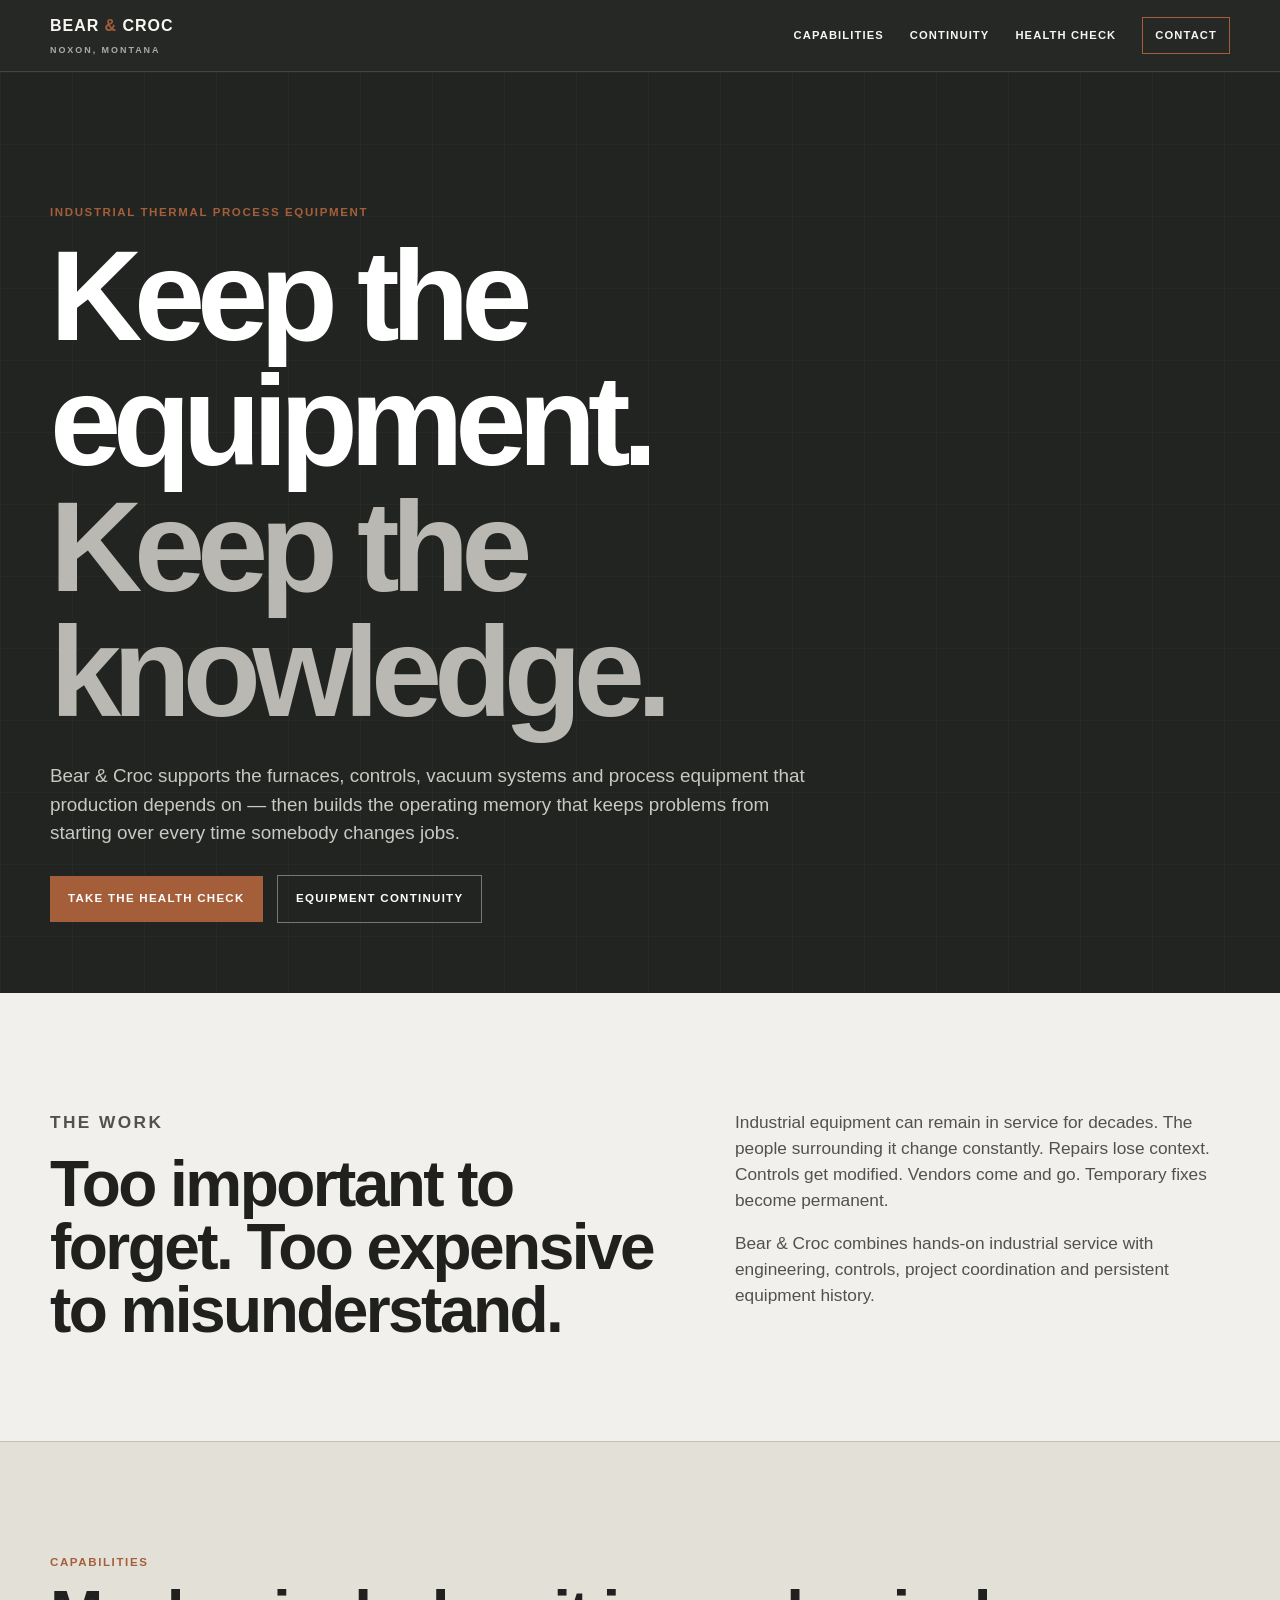
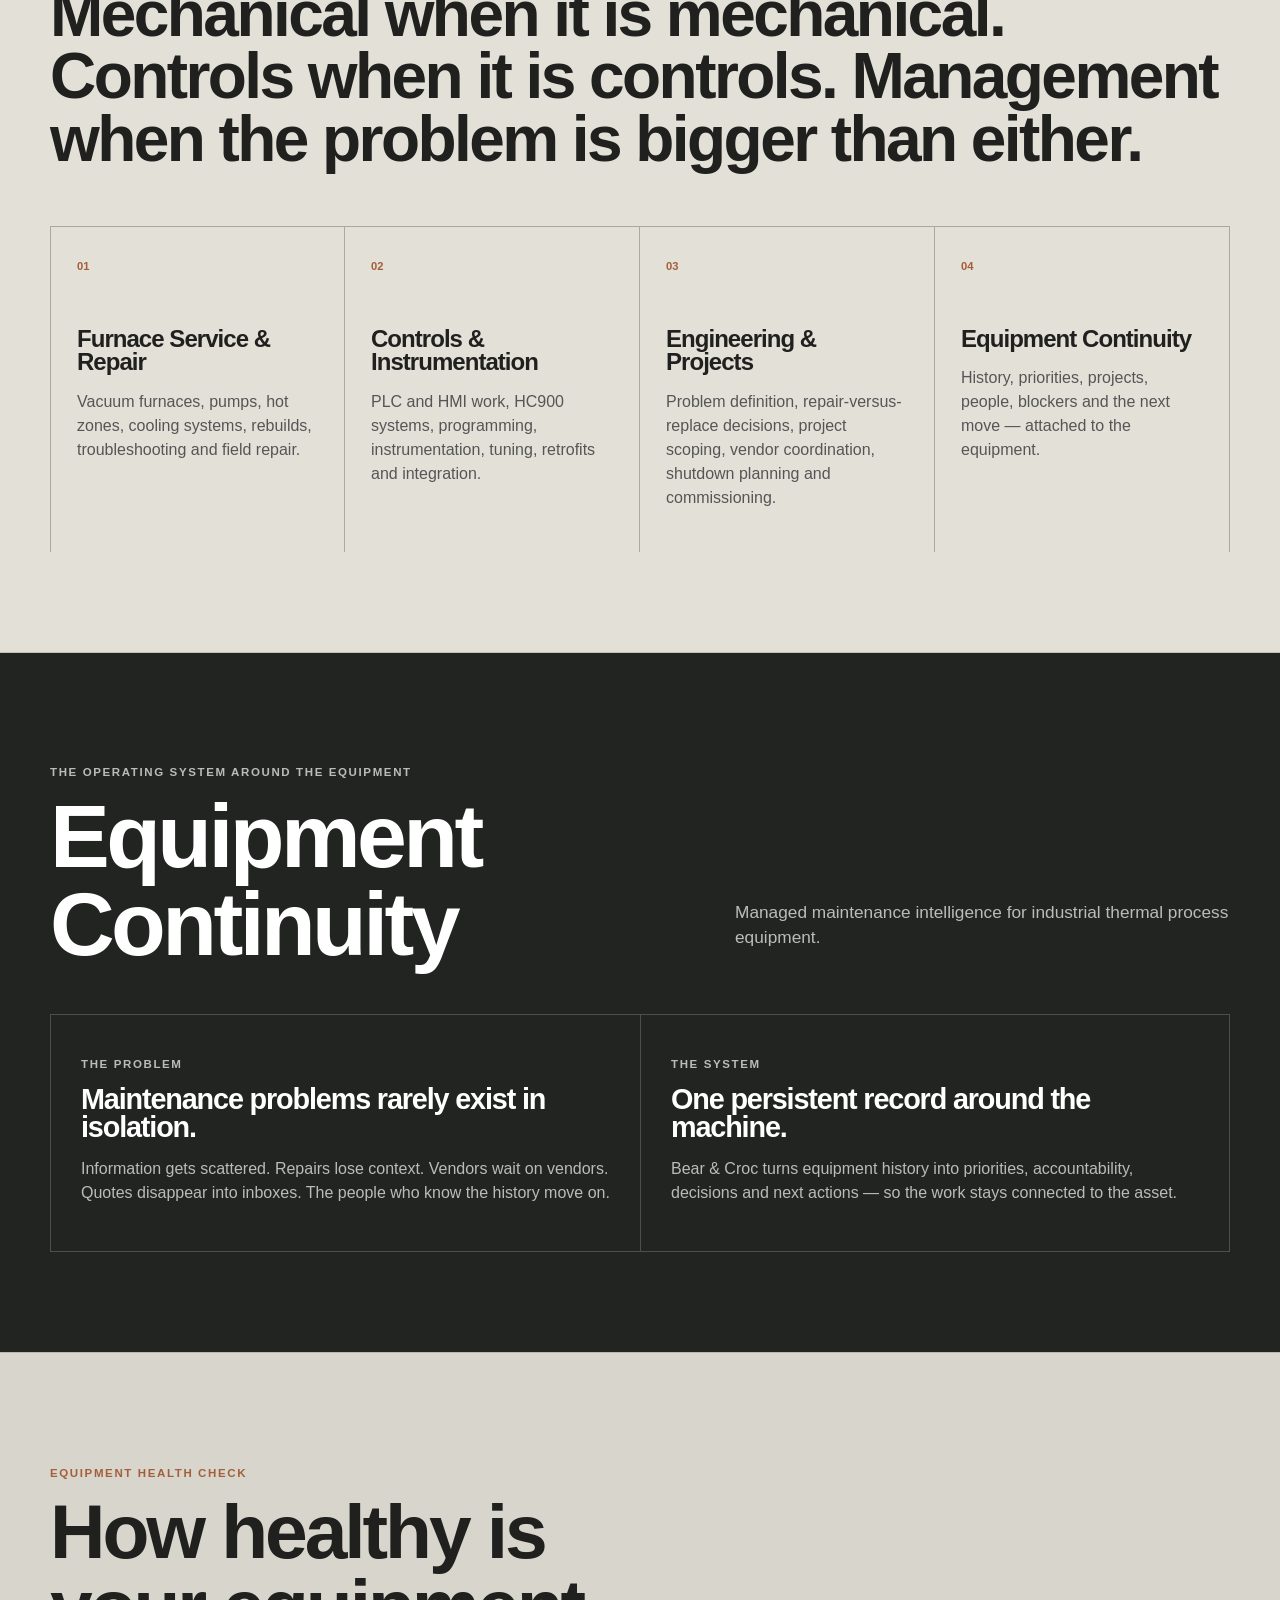
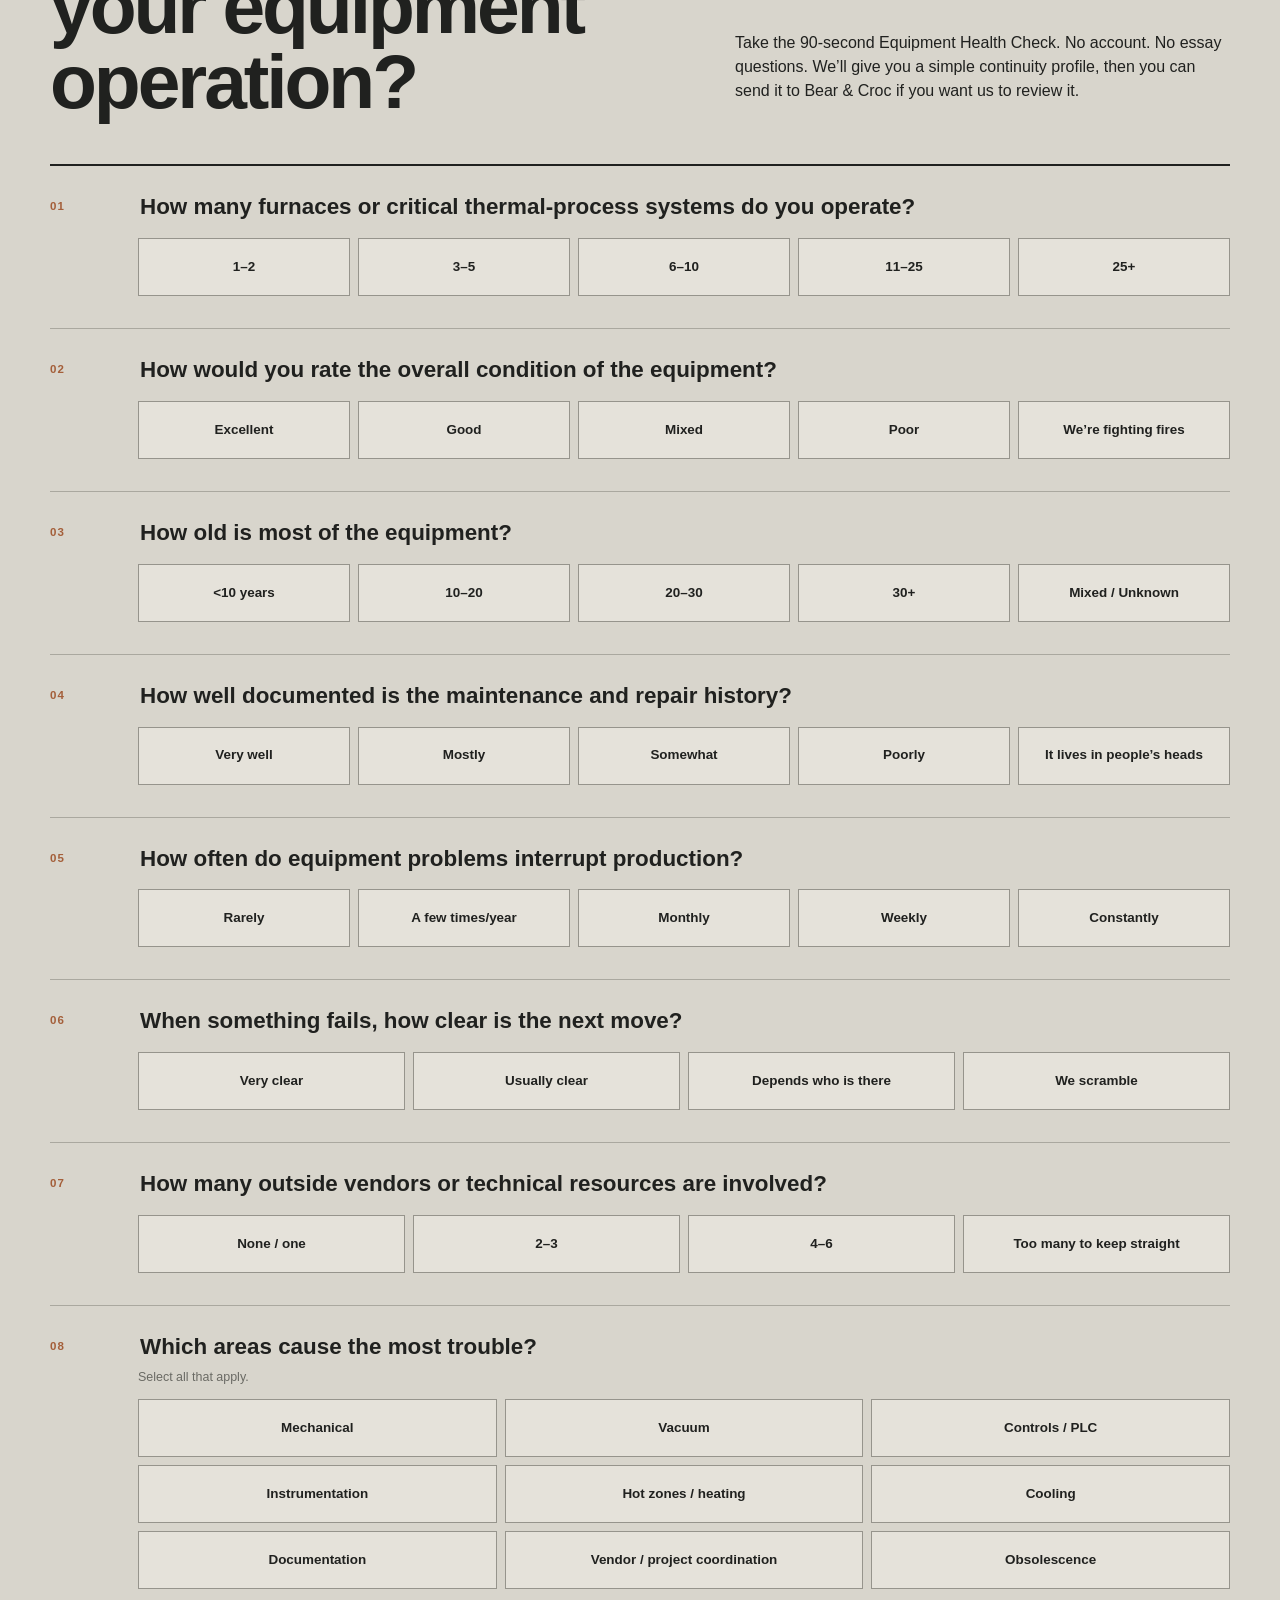
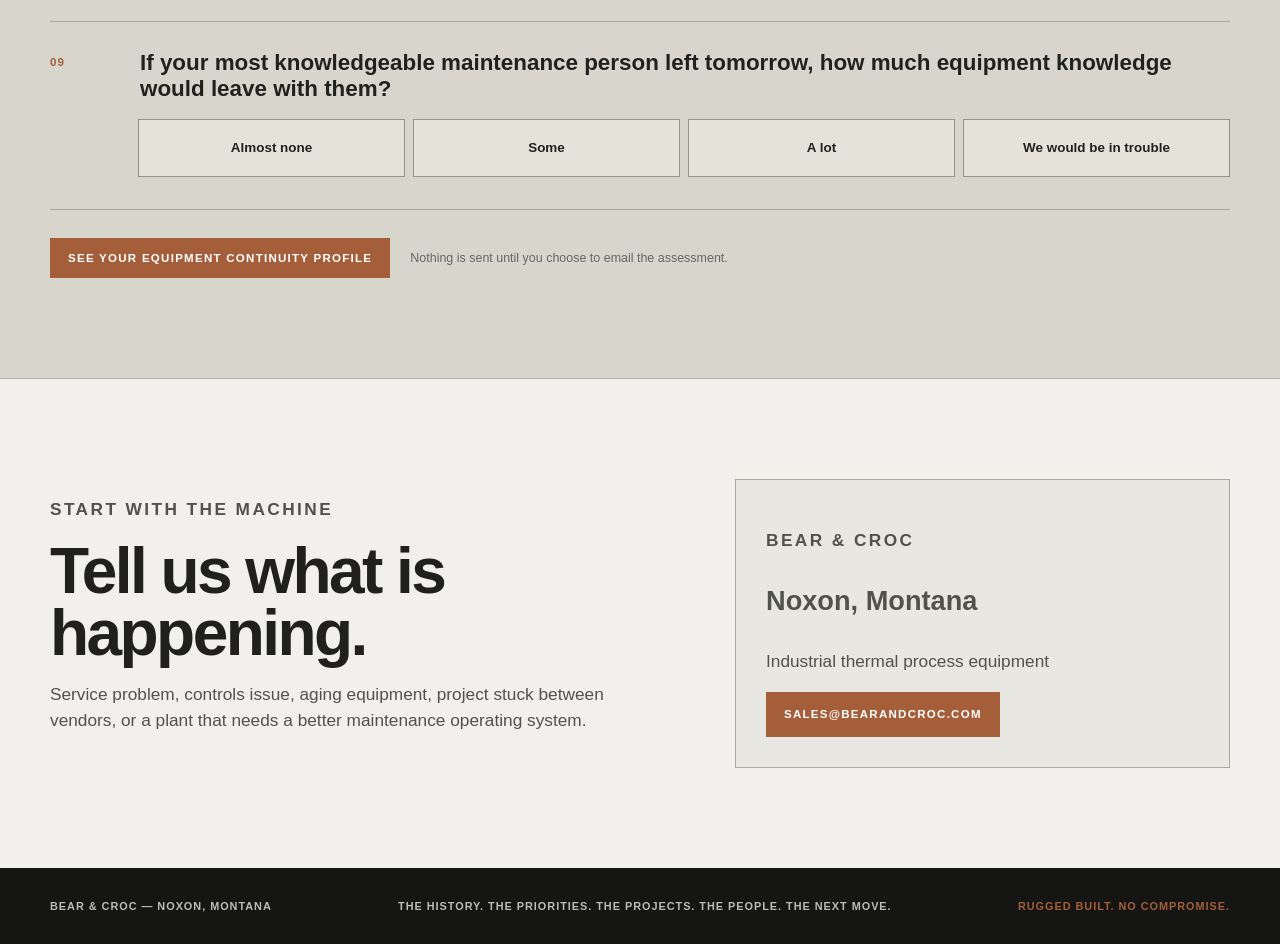
==== V2/index.html @ 33f2aefa "Add canonical Bear & Croc V2 site" ====
<!doctype html>
<html lang="en">
<head>
<meta charset="utf-8">
<meta name="viewport" content="width=device-width,initial-scale=1">
<title>Bear & Croc | Industrial Thermal Process Equipment</title>
<meta name="description" content="Bear & Croc — industrial thermal process equipment, maintenance, controls, engineering, repair, and Equipment Continuity.">
<link rel="stylesheet" href="styles.css">
</head>
<body>

<header class="site-header">
  <a class="brand" href="#top"><span class="brand-main">BEAR <span>&</span> CROC</span><span class="brand-sub">NOXON, MONTANA</span></a>
  <nav><a href="#capabilities">Capabilities</a><a href="#continuity">Continuity</a><a href="#health-check">Health Check</a><a class="cta" href="mailto:sales@bearandcroc.com">Contact</a></nav>
</header>

<main id="top">
<section class="hero">
  <div class="hero-inner">
    <p class="kicker">INDUSTRIAL THERMAL PROCESS EQUIPMENT</p>
    <h1>Keep the equipment.<br><span>Keep the knowledge.</span></h1>
    <p class="copy">Bear & Croc supports the furnaces, controls, vacuum systems and process equipment that production depends on — then builds the operating memory that keeps problems from starting over every time somebody changes jobs.</p>
    <a class="button primary" href="#health-check">Take the Health Check</a>
    <a class="button ghost" href="#continuity">Equipment Continuity</a>
  </div>
</section>

<section class="section">
  <div class="wrap intro-grid">
    <div><p class="kicker">THE WORK</p><h2>Too important to forget. Too expensive to misunderstand.</h2></div>
    <div><p>Industrial equipment can remain in service for decades. The people surrounding it change constantly. Repairs lose context. Controls get modified. Vendors come and go. Temporary fixes become permanent.</p><p>Bear & Croc combines hands-on industrial service with engineering, controls, project coordination and persistent equipment history.</p></div>
  </div>
</section>

<section id="capabilities" class="section capabilities">
  <div class="wrap">
    <p class="kicker">CAPABILITIES</p>
    <h2>Mechanical when it is mechanical. Controls when it is controls. Management when the problem is bigger than either.</h2>
    <div class="cap-grid">
      <article><span class="num">01</span><h3>Furnace Service & Repair</h3><p>Vacuum furnaces, pumps, hot zones, cooling systems, rebuilds, troubleshooting and field repair.</p></article>
      <article><span class="num">02</span><h3>Controls & Instrumentation</h3><p>PLC and HMI work, HC900 systems, programming, instrumentation, tuning, retrofits and integration.</p></article>
      <article><span class="num">03</span><h3>Engineering & Projects</h3><p>Problem definition, repair-versus-replace decisions, project scoping, vendor coordination, shutdown planning and commissioning.</p></article>
      <article><span class="num">04</span><h3>Equipment Continuity</h3><p>History, priorities, projects, people, blockers and the next move — attached to the equipment.</p></article>
    </div>
  </div>
</section>

<section id="continuity" class="section continuity">
  <div class="wrap">
    <p class="kicker">THE OPERATING SYSTEM AROUND THE EQUIPMENT</p>
    <div class="two-col"><h2>Equipment Continuity</h2><p>Managed maintenance intelligence for industrial thermal process equipment.</p></div>
    <div class="continuity-boxes">
      <div><p class="mini">THE PROBLEM</p><h3>Maintenance problems rarely exist in isolation.</h3><p>Information gets scattered. Repairs lose context. Vendors wait on vendors. Quotes disappear into inboxes. The people who know the history move on.</p></div>
      <div><p class="mini">THE SYSTEM</p><h3>One persistent record around the machine.</h3><p>Bear & Croc turns equipment history into priorities, accountability, decisions and next actions — so the work stays connected to the asset.</p></div>
    </div>
  </div>
</section>

<section id="health-check" class="section health">
<div class="wrap">
  <p class="kicker">EQUIPMENT HEALTH CHECK</p>
  <div class="health-intro">
    <h2>How healthy is your equipment operation?</h2>
    <p>Take the 90-second Equipment Health Check. No account. No essay questions. We’ll give you a simple continuity profile, then you can send it to Bear & Croc if you want us to review it.</p>
  </div>

  <form id="health-form" class="health-form">
    <div class="question"><p class="qnum">01</p><fieldset><legend>How many furnaces or critical thermal-process systems do you operate?</legend><div class="choices five">
      <label><input required type="radio" name="furnaces" value="1–2" data-score="0"><span>1–2</span></label>
      <label><input type="radio" name="furnaces" value="3–5" data-score="1"><span>3–5</span></label>
      <label><input type="radio" name="furnaces" value="6–10" data-score="2"><span>6–10</span></label>
      <label><input type="radio" name="furnaces" value="11–25" data-score="3"><span>11–25</span></label>
      <label><input type="radio" name="furnaces" value="25+" data-score="4"><span>25+</span></label>
    </div></fieldset></div>

    <div class="question"><p class="qnum">02</p><fieldset><legend>How would you rate the overall condition of the equipment?</legend><div class="choices five">
      <label><input required type="radio" name="condition" value="Excellent" data-score="0"><span>Excellent</span></label>
      <label><input type="radio" name="condition" value="Good" data-score="1"><span>Good</span></label>
      <label><input type="radio" name="condition" value="Mixed" data-score="2"><span>Mixed</span></label>
      <label><input type="radio" name="condition" value="Poor" data-score="3"><span>Poor</span></label>
      <label><input type="radio" name="condition" value="We're fighting fires" data-score="4"><span>We’re fighting fires</span></label>
    </div></fieldset></div>

    <div class="question"><p class="qnum">03</p><fieldset><legend>How old is most of the equipment?</legend><div class="choices five">
      <label><input required type="radio" name="age" value="Under 10 years" data-score="0"><span>&lt;10 years</span></label>
      <label><input type="radio" name="age" value="10–20 years" data-score="1"><span>10–20</span></label>
      <label><input type="radio" name="age" value="20–30 years" data-score="2"><span>20–30</span></label>
      <label><input type="radio" name="age" value="30+ years" data-score="3"><span>30+</span></label>
      <label><input type="radio" name="age" value="Mixed / Unknown" data-score="2"><span>Mixed / Unknown</span></label>
    </div></fieldset></div>

    <div class="question"><p class="qnum">04</p><fieldset><legend>How well documented is the maintenance and repair history?</legend><div class="choices five">
      <label><input required type="radio" name="history" value="Very well" data-score="0"><span>Very well</span></label>
      <label><input type="radio" name="history" value="Mostly" data-score="1"><span>Mostly</span></label>
      <label><input type="radio" name="history" value="Somewhat" data-score="2"><span>Somewhat</span></label>
      <label><input type="radio" name="history" value="Poorly" data-score="3"><span>Poorly</span></label>
      <label><input type="radio" name="history" value="It lives in people's heads" data-score="4"><span>It lives in people’s heads</span></label>
    </div></fieldset></div>

    <div class="question"><p class="qnum">05</p><fieldset><legend>How often do equipment problems interrupt production?</legend><div class="choices five">
      <label><input required type="radio" name="downtime" value="Rarely" data-score="0"><span>Rarely</span></label>
      <label><input type="radio" name="downtime" value="A few times/year" data-score="1"><span>A few times/year</span></label>
      <label><input type="radio" name="downtime" value="Monthly" data-score="2"><span>Monthly</span></label>
      <label><input type="radio" name="downtime" value="Weekly" data-score="3"><span>Weekly</span></label>
      <label><input type="radio" name="downtime" value="Constantly" data-score="4"><span>Constantly</span></label>
    </div></fieldset></div>

    <div class="question"><p class="qnum">06</p><fieldset><legend>When something fails, how clear is the next move?</legend><div class="choices four">
      <label><input required type="radio" name="nextmove" value="Very clear" data-score="0"><span>Very clear</span></label>
      <label><input type="radio" name="nextmove" value="Usually clear" data-score="1"><span>Usually clear</span></label>
      <label><input type="radio" name="nextmove" value="Depends who is there" data-score="3"><span>Depends who is there</span></label>
      <label><input type="radio" name="nextmove" value="We scramble" data-score="4"><span>We scramble</span></label>
    </div></fieldset></div>

    <div class="question"><p class="qnum">07</p><fieldset><legend>How many outside vendors or technical resources are involved?</legend><div class="choices four">
      <label><input required type="radio" name="vendors" value="None / one" data-score="0"><span>None / one</span></label>
      <label><input type="radio" name="vendors" value="2–3" data-score="1"><span>2–3</span></label>
      <label><input type="radio" name="vendors" value="4–6" data-score="2"><span>4–6</span></label>
      <label><input type="radio" name="vendors" value="Too many to keep straight" data-score="4"><span>Too many to keep straight</span></label>
    </div></fieldset></div>

    <div class="question"><p class="qnum">08</p><fieldset><legend>Which areas cause the most trouble?</legend><p class="help">Select all that apply.</p><div class="choices multi">
      <label><input type="checkbox" name="trouble" value="Mechanical"><span>Mechanical</span></label>
      <label><input type="checkbox" name="trouble" value="Vacuum"><span>Vacuum</span></label>
      <label><input type="checkbox" name="trouble" value="Controls / PLC"><span>Controls / PLC</span></label>
      <label><input type="checkbox" name="trouble" value="Instrumentation"><span>Instrumentation</span></label>
      <label><input type="checkbox" name="trouble" value="Hot zones / heating"><span>Hot zones / heating</span></label>
      <label><input type="checkbox" name="trouble" value="Cooling"><span>Cooling</span></label>
      <label><input type="checkbox" name="trouble" value="Documentation"><span>Documentation</span></label>
      <label><input type="checkbox" name="trouble" value="Vendor / project coordination"><span>Vendor / project coordination</span></label>
      <label><input type="checkbox" name="trouble" value="Obsolescence"><span>Obsolescence</span></label>
    </div></fieldset></div>

    <div class="question"><p class="qnum">09</p><fieldset><legend>If your most knowledgeable maintenance person left tomorrow, how much equipment knowledge would leave with them?</legend><div class="choices four">
      <label><input required type="radio" name="knowledge" value="Almost none" data-score="0"><span>Almost none</span></label>
      <label><input type="radio" name="knowledge" value="Some" data-score="1"><span>Some</span></label>
      <label><input type="radio" name="knowledge" value="A lot" data-score="3"><span>A lot</span></label>
      <label><input type="radio" name="knowledge" value="We would be in trouble" data-score="5"><span>We would be in trouble</span></label>
    </div></fieldset></div>

    <div class="health-submit"><button class="button primary" type="submit">See Your Equipment Continuity Profile</button><p>Nothing is sent until you choose to email the assessment.</p></div>
  </form>

  <div id="result" class="result" hidden>
    <div class="result-top"><p class="mini">YOUR EQUIPMENT CONTINUITY PROFILE</p><span id="risk" class="risk"></span></div>
    <h3 id="headline"></h3>
    <p id="copy"></p>
    <div id="notes" class="notes"></div>

    <div class="lead">
      <div><p class="mini">SEND THE ASSESSMENT TO BEAR & CROC</p><p>Add your contact information and send the assessment directly to <strong>sales@bearandcroc.com</strong>.</p></div>
      <div class="fields">
        <label>Name<input id="lead-name" type="text" autocomplete="name"></label>
        <label>Company<input id="lead-company" type="text" autocomplete="organization"></label>
        <label>Email<input id="lead-email" type="email" autocomplete="email"></label>
        <label>Phone<input id="lead-phone" type="tel" autocomplete="tel"></label>
      </div>
      <button id="email-assessment" class="button primary" type="button">Send My Assessment</button><p id="send-status" role="status" aria-live="polite" style="grid-column:2;margin:0;color:#bbb"></p>
    </div>
  </div>
</div>
</section>

<section class="section">
  <div class="wrap two-col">
    <div><p class="kicker">START WITH THE MACHINE</p><h2>Tell us what is happening.</h2><p>Service problem, controls issue, aging equipment, project stuck between vendors, or a plant that needs a better maintenance operating system.</p></div>
    <div class="contact-card"><p class="mini">BEAR & CROC</p><p class="big">Noxon, Montana</p><p>Industrial thermal process equipment</p><a class="button primary" href="mailto:sales@bearandcroc.com">sales@bearandcroc.com</a></div>
  </div>
</section>
</main>

<footer><div class="wrap footer"><span>BEAR & CROC — NOXON, MONTANA</span><span>THE HISTORY. THE PRIORITIES. THE PROJECTS. THE PEOPLE. THE NEXT MOVE.</span><strong>RUGGED BUILT. NO COMPROMISE.</strong></div></footer>

<script src="app.js" defer></script>
</body>
</html>
---- V2/styles.css ----
:root{
  --charcoal:#222422;--black:#151614;--paper:#f1f0ec;--paper2:#e3e0d8;
  --ink:#20211f;--muted:#666760;--line:#aaa89f;--copper:#a45f3a;--white:#f7f6f2;--max:1180px;
}
*{box-sizing:border-box}html{scroll-behavior:smooth}body{margin:0;background:var(--paper);color:var(--ink);font-family:Arial,Helvetica,sans-serif;line-height:1.5}
a{color:inherit;text-decoration:none}.wrap{width:min(calc(100% - 48px),var(--max));margin:auto}
h1,h2,h3{line-height:.98;letter-spacing:-.04em;margin:0}.kicker,.mini{font-size:.72rem;font-weight:900;letter-spacing:.14em;text-transform:uppercase;color:var(--copper)}
.site-header{position:sticky;top:0;z-index:30;background:rgba(34,36,34,.98);color:var(--white);display:flex;justify-content:space-between;align-items:center;padding:14px max(24px,calc((100vw - var(--max))/2));border-bottom:1px solid #444}
.brand{display:flex;flex-direction:column;font-weight:900}.brand-main{letter-spacing:.06em}.brand-main span{color:var(--copper)}.brand-sub{font-size:.56rem;letter-spacing:.22em;color:#aaa;margin-top:6px}
nav{display:flex;gap:26px;align-items:center;font-size:.7rem;font-weight:900;letter-spacing:.1em;text-transform:uppercase}nav .cta{border:1px solid var(--copper);padding:9px 12px}
.hero{background:var(--charcoal);color:white;min-height:660px;display:flex;align-items:flex-end;padding:120px max(24px,calc((100vw - var(--max))/2)) 70px;position:relative;overflow:hidden}
.hero:before{content:"";position:absolute;inset:0;background:linear-gradient(90deg,rgba(255,255,255,.025) 1px,transparent 1px),linear-gradient(rgba(255,255,255,.025) 1px,transparent 1px);background-size:72px 72px}
.hero-inner{position:relative;z-index:1;max-width:950px}.hero h1{font-size:clamp(4rem,10vw,9rem);font-weight:900;letter-spacing:-.065em}.hero h1 span{color:#b9b8b2}
.hero p.copy{font-size:1.18rem;max-width:760px;color:#c9c9c3;margin:28px 0}.button{display:inline-block;border:0;padding:14px 18px;text-transform:uppercase;letter-spacing:.11em;font-weight:900;font-size:.72rem;cursor:pointer}.primary{background:var(--copper);color:white}.ghost{border:1px solid #777;color:white;margin-left:10px}
.section{padding:100px 0}.intro-grid,.two-col{display:grid;grid-template-columns:1.1fr .9fr;gap:80px}.section h2{font-size:clamp(2.8rem,5vw,5.6rem);font-weight:900}.intro-grid p,.two-col p{font-size:1.08rem;color:#51524d}
.capabilities{background:var(--paper2);border-block:1px solid #c3c0b8}.cap-grid{display:grid;grid-template-columns:repeat(4,1fr);border-top:1px solid var(--line);margin-top:55px}.cap-grid article{padding:26px;border-right:1px solid var(--line);min-height:270px}.cap-grid article:first-child{border-left:1px solid var(--line)}.cap-grid h3{font-size:1.5rem;margin:50px 0 15px}.num{font-size:.7rem;color:var(--copper);font-weight:900}.cap-grid p{color:#555}
.continuity{background:var(--charcoal);color:white}.continuity .two-col{align-items:end}.continuity p{color:#bbb}.continuity h2{font-size:clamp(3.5rem,7vw,7.5rem)}.continuity-boxes{display:grid;grid-template-columns:1fr 1fr;margin-top:45px;border:1px solid #4d504a}.continuity-boxes>div{padding:30px}.continuity-boxes>div+div{border-left:1px solid #4d504a}.continuity-boxes h3{font-size:1.8rem;margin:10px 0 12px}
.health{background:#d8d5cc;border-block:1px solid #bbb8af}.health-intro{display:grid;grid-template-columns:1.1fr .9fr;gap:80px;align-items:end;margin-bottom:45px}.health-intro h2{font-size:clamp(3rem,6vw,6.3rem)}.health-form{border-top:2px solid var(--ink)}
.question{display:grid;grid-template-columns:70px 1fr;gap:18px;padding:28px 0 32px;border-bottom:1px solid var(--line)}.qnum{font-size:.72rem;font-weight:900;color:var(--copper);letter-spacing:.1em;margin:4px 0 0}.question fieldset{border:0;padding:0;margin:0;min-width:0}.question legend{font-size:1.4rem;font-weight:900;line-height:1.15;margin-bottom:18px}
.help{font-size:.78rem;color:#6a6a64;margin-top:-10px}.choices{display:grid;gap:8px}.choices.five{grid-template-columns:repeat(5,1fr)}.choices.four{grid-template-columns:repeat(4,1fr)}.choices.multi{grid-template-columns:repeat(3,1fr)}
.choices label{cursor:pointer}.choices input{position:absolute;opacity:0}.choices span{display:flex;align-items:center;justify-content:center;min-height:58px;padding:10px;border:1px solid #96948c;background:#e5e2da;text-align:center;font-size:.84rem;font-weight:800}.choices input:checked+span{background:var(--charcoal);color:white;border-color:var(--charcoal);box-shadow:inset 0 -4px 0 var(--copper)}
.health-submit{display:flex;align-items:center;gap:20px;padding-top:28px;flex-wrap:wrap}.health-submit p{font-size:.78rem;color:#666;margin:0}
.result{margin-top:55px;background:var(--charcoal);color:white;border-top:6px solid var(--copper);padding:40px}.result[hidden]{display:none}.result-top{display:flex;justify-content:space-between;gap:20px;align-items:center}.risk{border:1px solid #73766f;padding:8px 10px;font-size:.7rem;font-weight:900;letter-spacing:.1em}.result h3{font-size:clamp(2.4rem,5vw,5rem);margin:28px 0 20px;max-width:950px}.result>p{color:#c2c2bc;max-width:850px}
.notes{border-block:1px solid #4a4c47;padding:24px 0;margin:30px 0}.notes ul{list-style:none;padding:0;margin:10px 0}.notes li{padding:7px 0 7px 18px;position:relative}.notes li:before{content:"";width:8px;height:2px;background:var(--copper);position:absolute;left:0;top:17px}
.lead{display:grid;grid-template-columns:.8fr 1.2fr;gap:32px}.lead p{color:#bbb}.fields{display:grid;grid-template-columns:1fr 1fr;gap:12px}.fields label{font-size:.68rem;font-weight:900;letter-spacing:.08em;text-transform:uppercase;color:#aaa}.fields input{display:block;width:100%;margin-top:6px;padding:12px;background:#2d2f2c;border:1px solid #5b5d58;color:white;font:inherit}.lead button{grid-column:2;justify-self:start}
.contact-card{border:1px solid var(--line);background:#e9e7e1;padding:30px}.contact-card .big{font-size:1.7rem;font-weight:900}
footer{background:var(--black);color:#bbb;padding:30px 0}.footer{display:flex;justify-content:space-between;gap:30px;font-size:.68rem;font-weight:900;letter-spacing:.09em}.footer strong{color:var(--copper)}
@media(max-width:900px){nav a:not(.cta){display:none}.intro-grid,.two-col,.health-intro,.lead{grid-template-columns:1fr;gap:35px}.cap-grid{grid-template-columns:1fr 1fr}.choices.five,.choices.four{grid-template-columns:repeat(2,1fr)}.choices.multi{grid-template-columns:repeat(2,1fr)}.continuity-boxes{grid-template-columns:1fr}.continuity-boxes>div+div{border-left:0;border-top:1px solid #4d504a}.lead button{grid-column:auto}}
@media(max-width:580px){.wrap{width:min(calc(100% - 30px),var(--max))}.hero{padding-inline:15px}.hero h1{font-size:3.65rem}.section{padding:72px 0}.question{grid-template-columns:1fr;gap:4px}.choices.five,.choices.four,.choices.multi{grid-template-columns:1fr}.result{padding:26px 20px}.result-top{display:block}.risk{display:inline-block;margin-top:12px}.fields{grid-template-columns:1fr}.footer{flex-direction:column}}
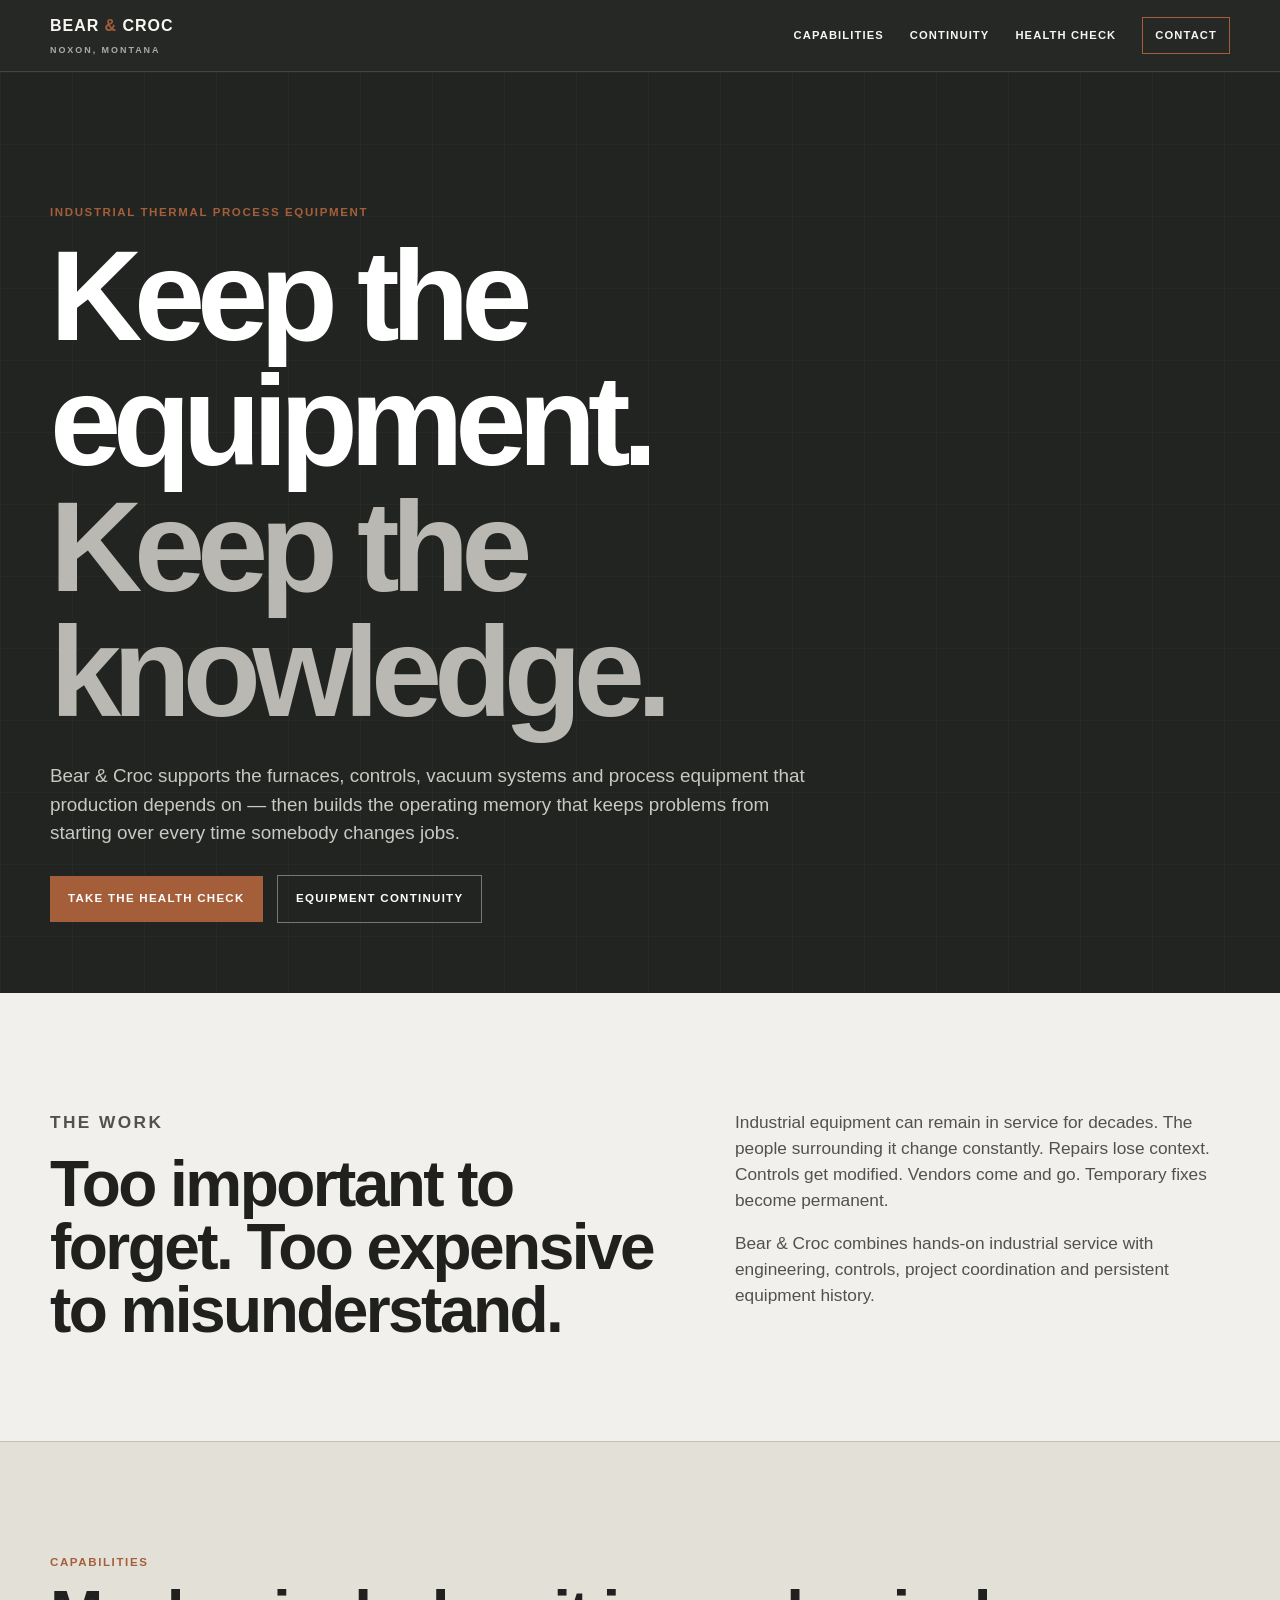
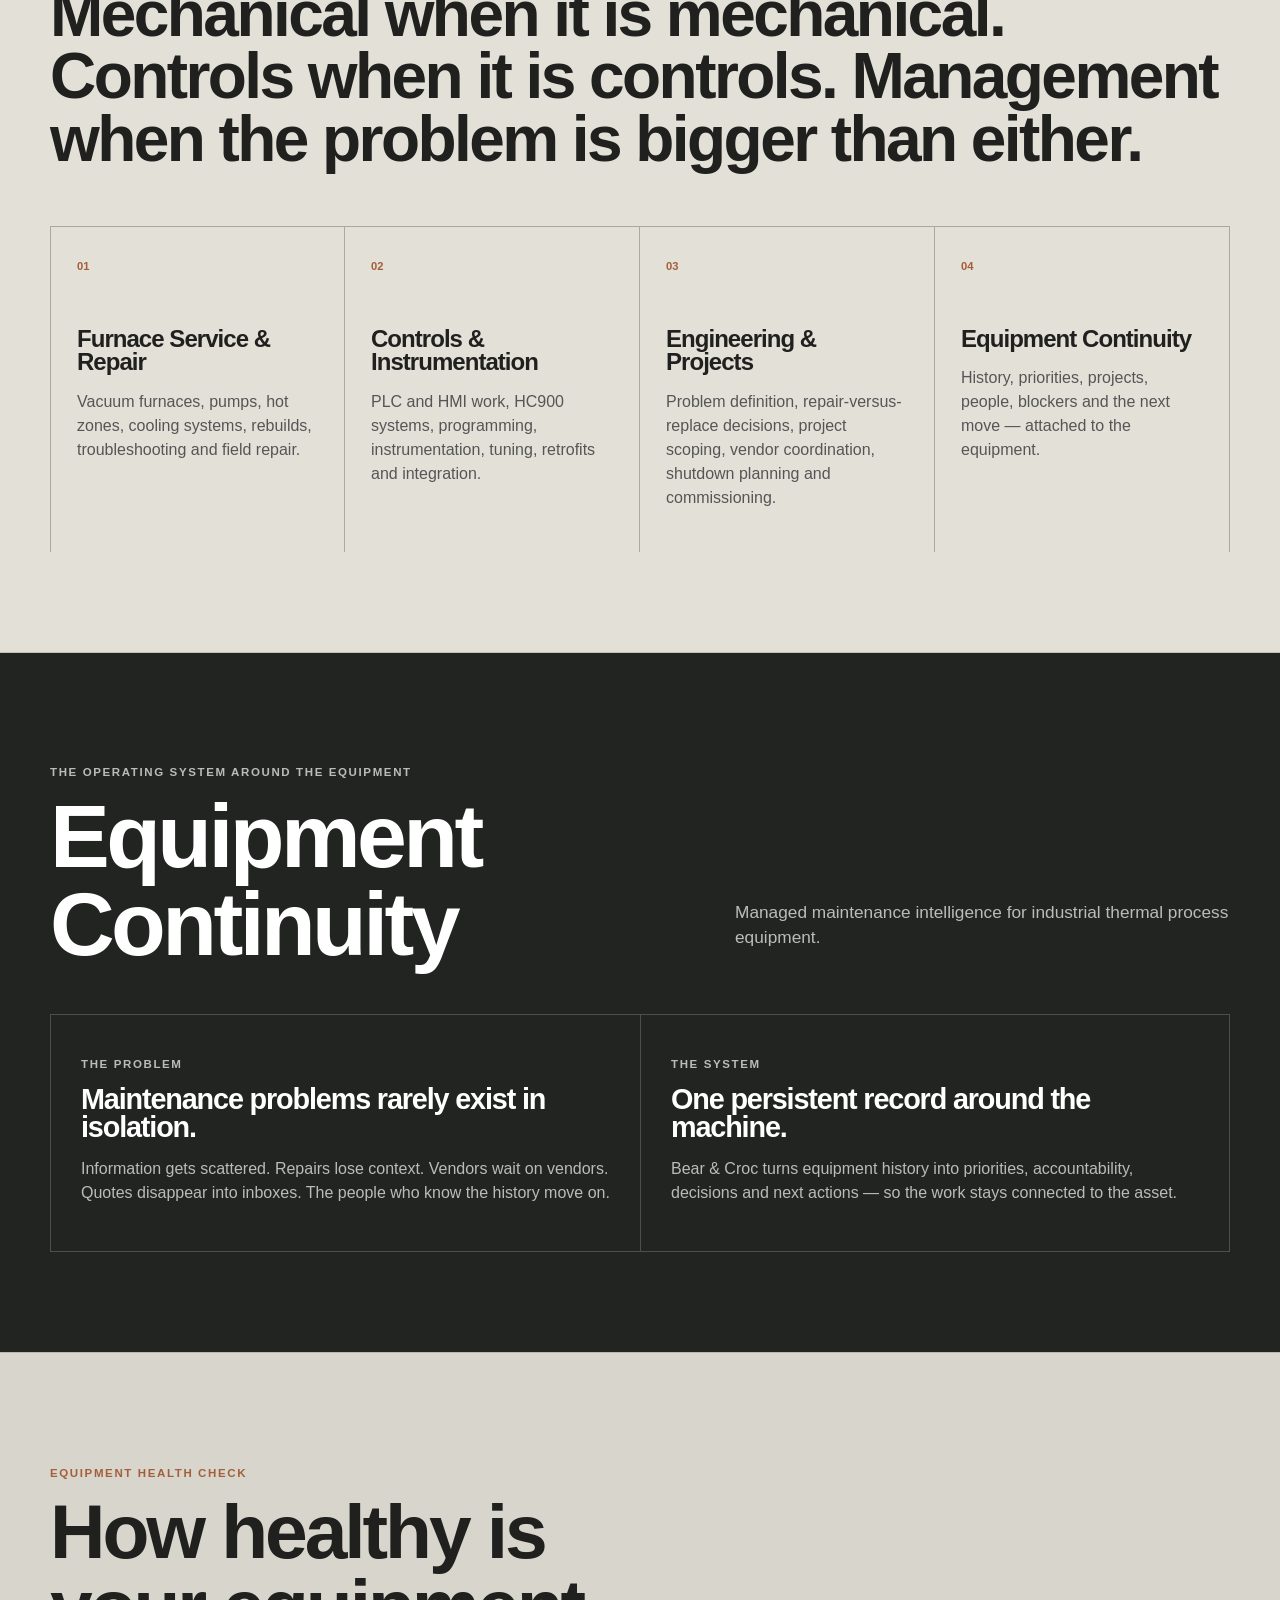
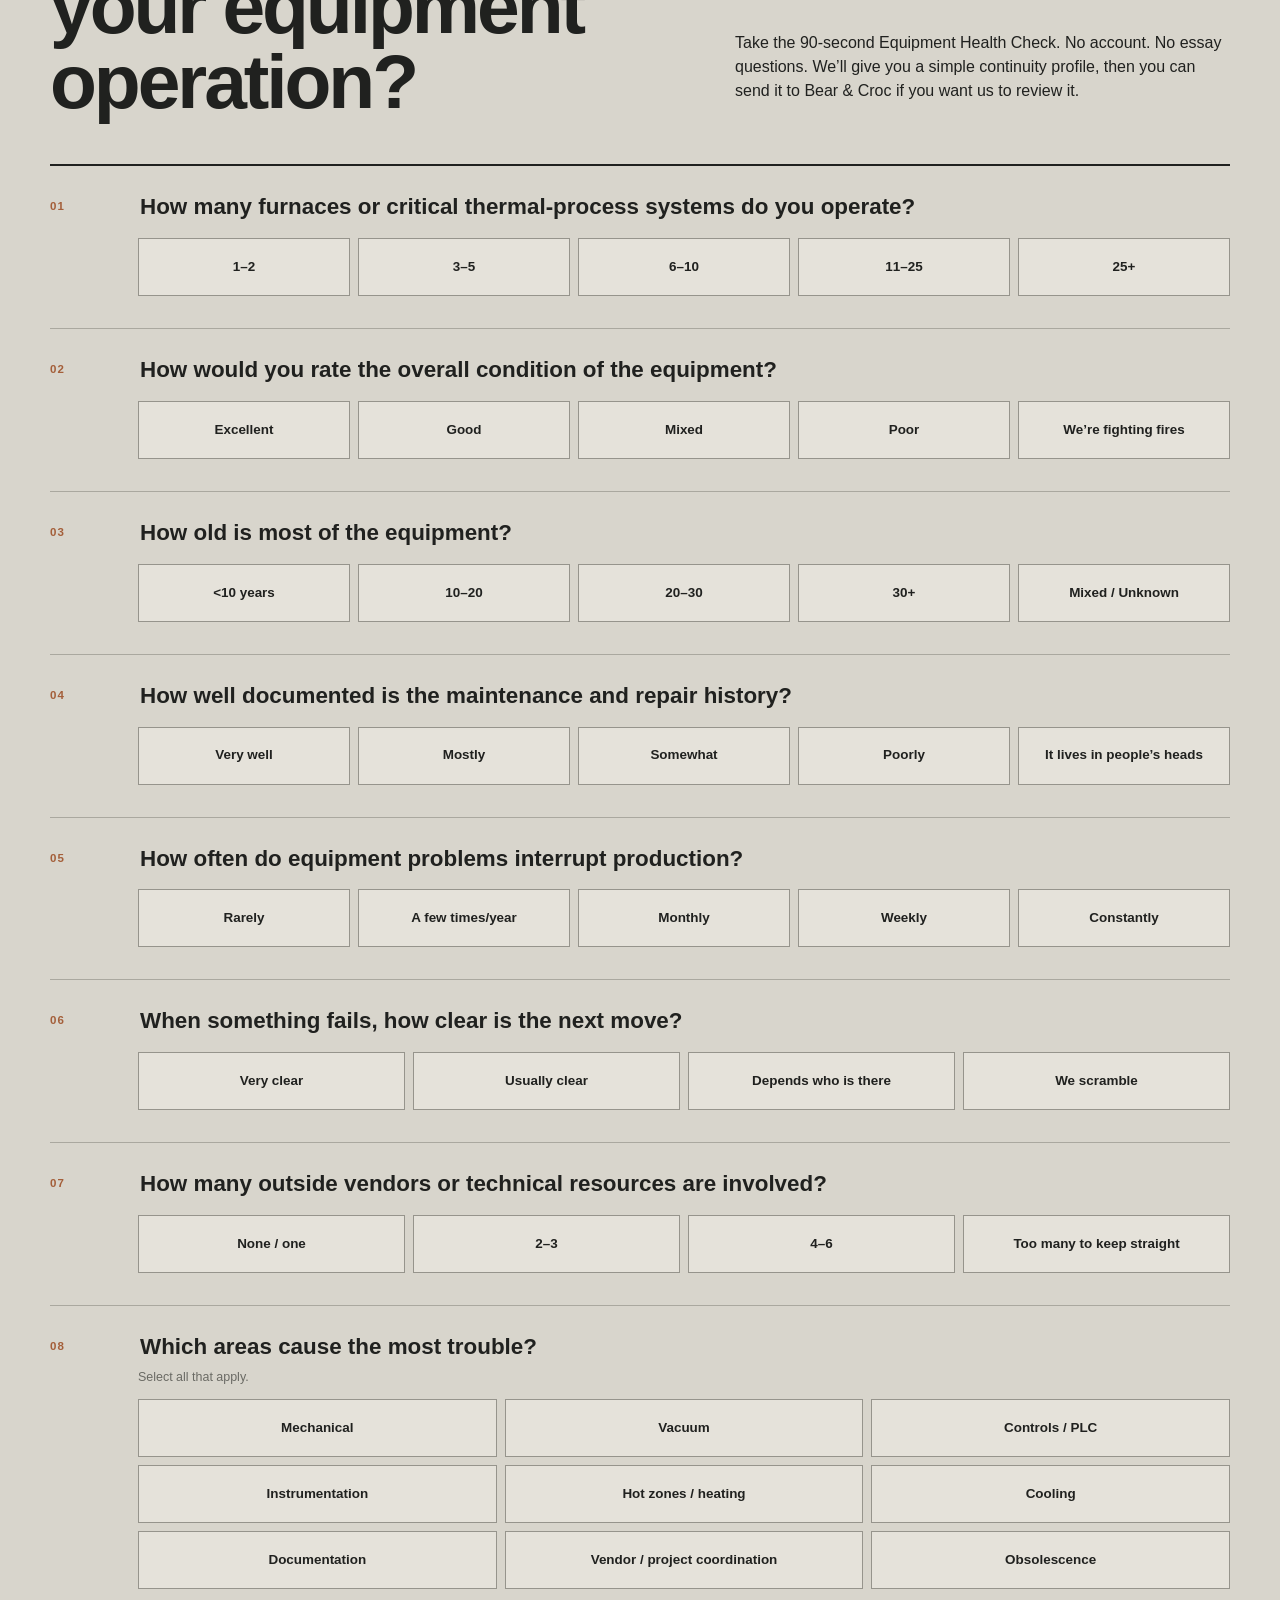
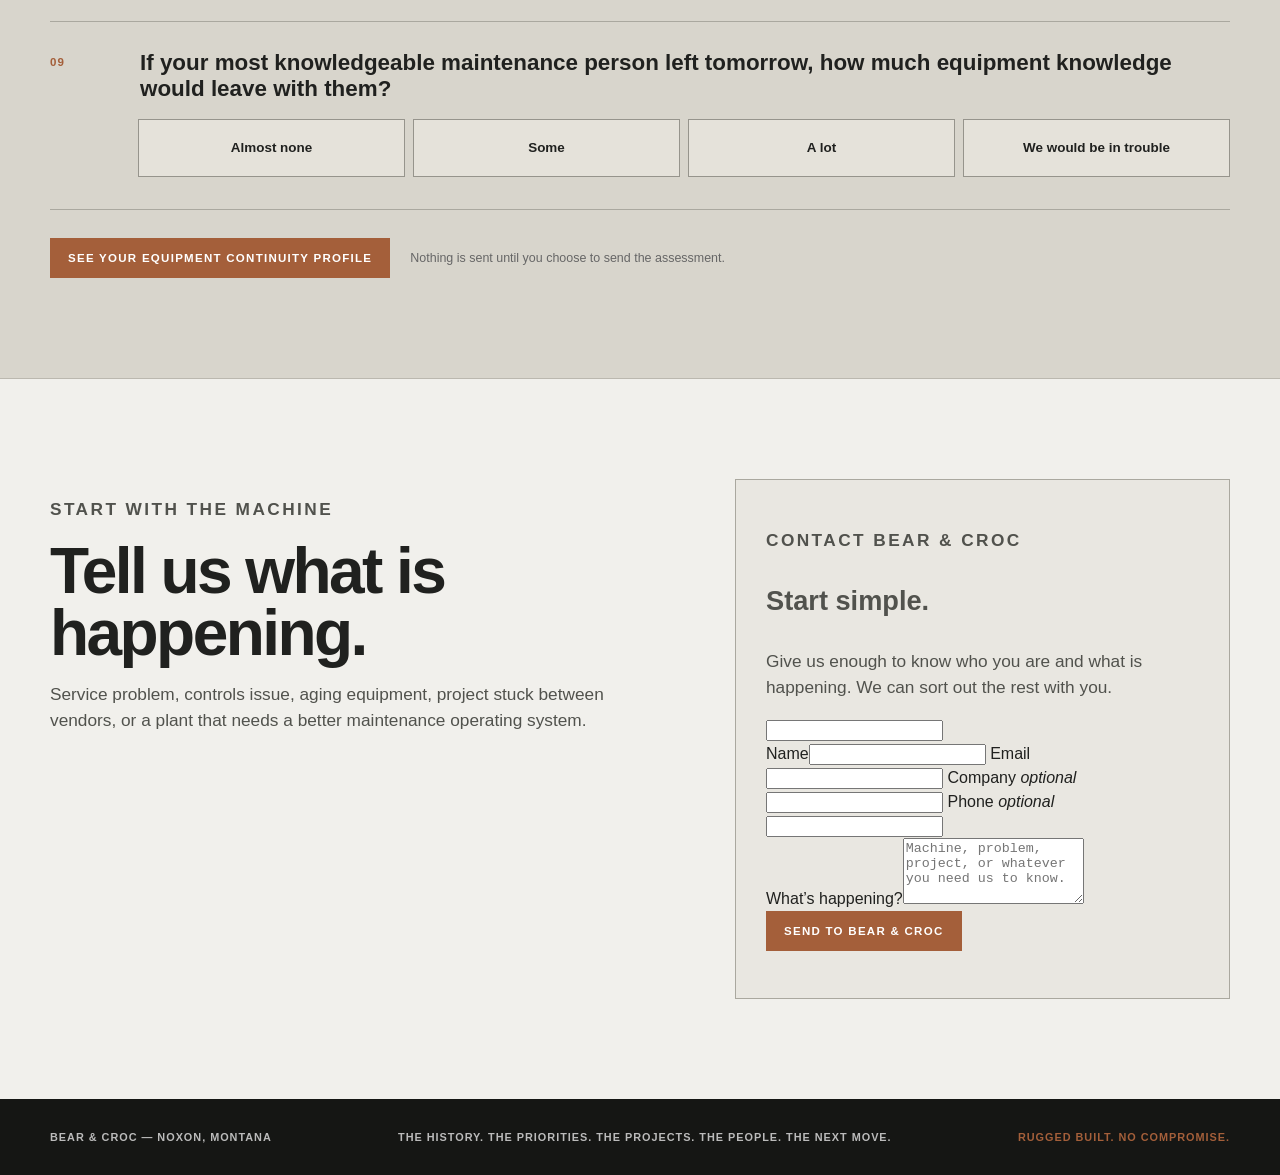
==== commit 24abd802: "Add direct in-site contact form" ====
--- a/V2/index.html
+++ b/V2/index.html
@@ -11,7 +11,7 @@
 
 <header class="site-header">
   <a class="brand" href="#top"><span class="brand-main">BEAR <span>&</span> CROC</span><span class="brand-sub">NOXON, MONTANA</span></a>
-  <nav><a href="#capabilities">Capabilities</a><a href="#continuity">Continuity</a><a href="#health-check">Health Check</a><a class="cta" href="mailto:sales@bearandcroc.com">Contact</a></nav>
+  <nav><a href="#capabilities">Capabilities</a><a href="#continuity">Continuity</a><a href="#health-check">Health Check</a><a class="cta" href="#contact">Contact</a></nav>
 </header>
 
 <main id="top">
@@ -138,7 +138,7 @@
       <label><input type="radio" name="knowledge" value="We would be in trouble" data-score="5"><span>We would be in trouble</span></label>
     </div></fieldset></div>
 
-    <div class="health-submit"><button class="button primary" type="submit">See Your Equipment Continuity Profile</button><p>Nothing is sent until you choose to email the assessment.</p></div>
+    <div class="health-submit"><button class="button primary" type="submit">See Your Equipment Continuity Profile</button><p>Nothing is sent until you choose to send the assessment.</p></div>
   </form>
 
   <div id="result" class="result" hidden>
@@ -148,12 +148,12 @@
     <div id="notes" class="notes"></div>
 
     <div class="lead">
-      <div><p class="mini">SEND THE ASSESSMENT TO BEAR & CROC</p><p>Add your contact information and send the assessment directly to <strong>sales@bearandcroc.com</strong>.</p></div>
+      <div><p class="mini">SEND THE ASSESSMENT TO BEAR & CROC</p><p>Add your name and email. Company and phone are optional.</p></div>
       <div class="fields">
         <label>Name<input id="lead-name" type="text" autocomplete="name"></label>
-        <label>Company<input id="lead-company" type="text" autocomplete="organization"></label>
         <label>Email<input id="lead-email" type="email" autocomplete="email"></label>
-        <label>Phone<input id="lead-phone" type="tel" autocomplete="tel"></label>
+        <label>Company <em>optional</em><input id="lead-company" type="text" autocomplete="organization"></label>
+        <label>Phone <em>optional</em><input id="lead-phone" type="tel" autocomplete="tel"></label>
       </div>
       <button id="email-assessment" class="button primary" type="button">Send My Assessment</button><p id="send-status" role="status" aria-live="polite" style="grid-column:2;margin:0;color:#bbb"></p>
     </div>
@@ -161,10 +161,24 @@
 </div>
 </section>
 
-<section class="section">
+<section id="contact" class="section">
   <div class="wrap two-col">
     <div><p class="kicker">START WITH THE MACHINE</p><h2>Tell us what is happening.</h2><p>Service problem, controls issue, aging equipment, project stuck between vendors, or a plant that needs a better maintenance operating system.</p></div>
-    <div class="contact-card"><p class="mini">BEAR & CROC</p><p class="big">Noxon, Montana</p><p>Industrial thermal process equipment</p><a class="button primary" href="mailto:sales@bearandcroc.com">sales@bearandcroc.com</a></div>
+    <form id="contact-form" class="contact-card contact-form">
+      <p class="mini">CONTACT BEAR & CROC</p>
+      <p class="big">Start simple.</p>
+      <p>Give us enough to know who you are and what is happening. We can sort out the rest with you.</p>
+      <input class="honeypot" type="text" name="website" tabindex="-1" autocomplete="off" aria-hidden="true">
+      <div class="contact-fields">
+        <label>Name<input name="name" required autocomplete="name"></label>
+        <label>Email<input name="email" type="email" required autocomplete="email"></label>
+        <label>Company <em>optional</em><input name="company" autocomplete="organization"></label>
+        <label>Phone <em>optional</em><input name="phone" type="tel" autocomplete="tel"></label>
+      </div>
+      <label class="contact-message">What’s happening?<textarea name="message" rows="4" required placeholder="Machine, problem, project, or whatever you need us to know."></textarea></label>
+      <button id="contact-submit" class="button primary" type="submit">Send to Bear & Croc</button>
+      <p id="contact-status" class="contact-status" role="status" aria-live="polite"></p>
+    </form>
   </div>
 </section>
 </main>
@@ -173,4 +187,4 @@
 
 <script src="app.js" defer></script>
 </body>
-</html>
+</html>
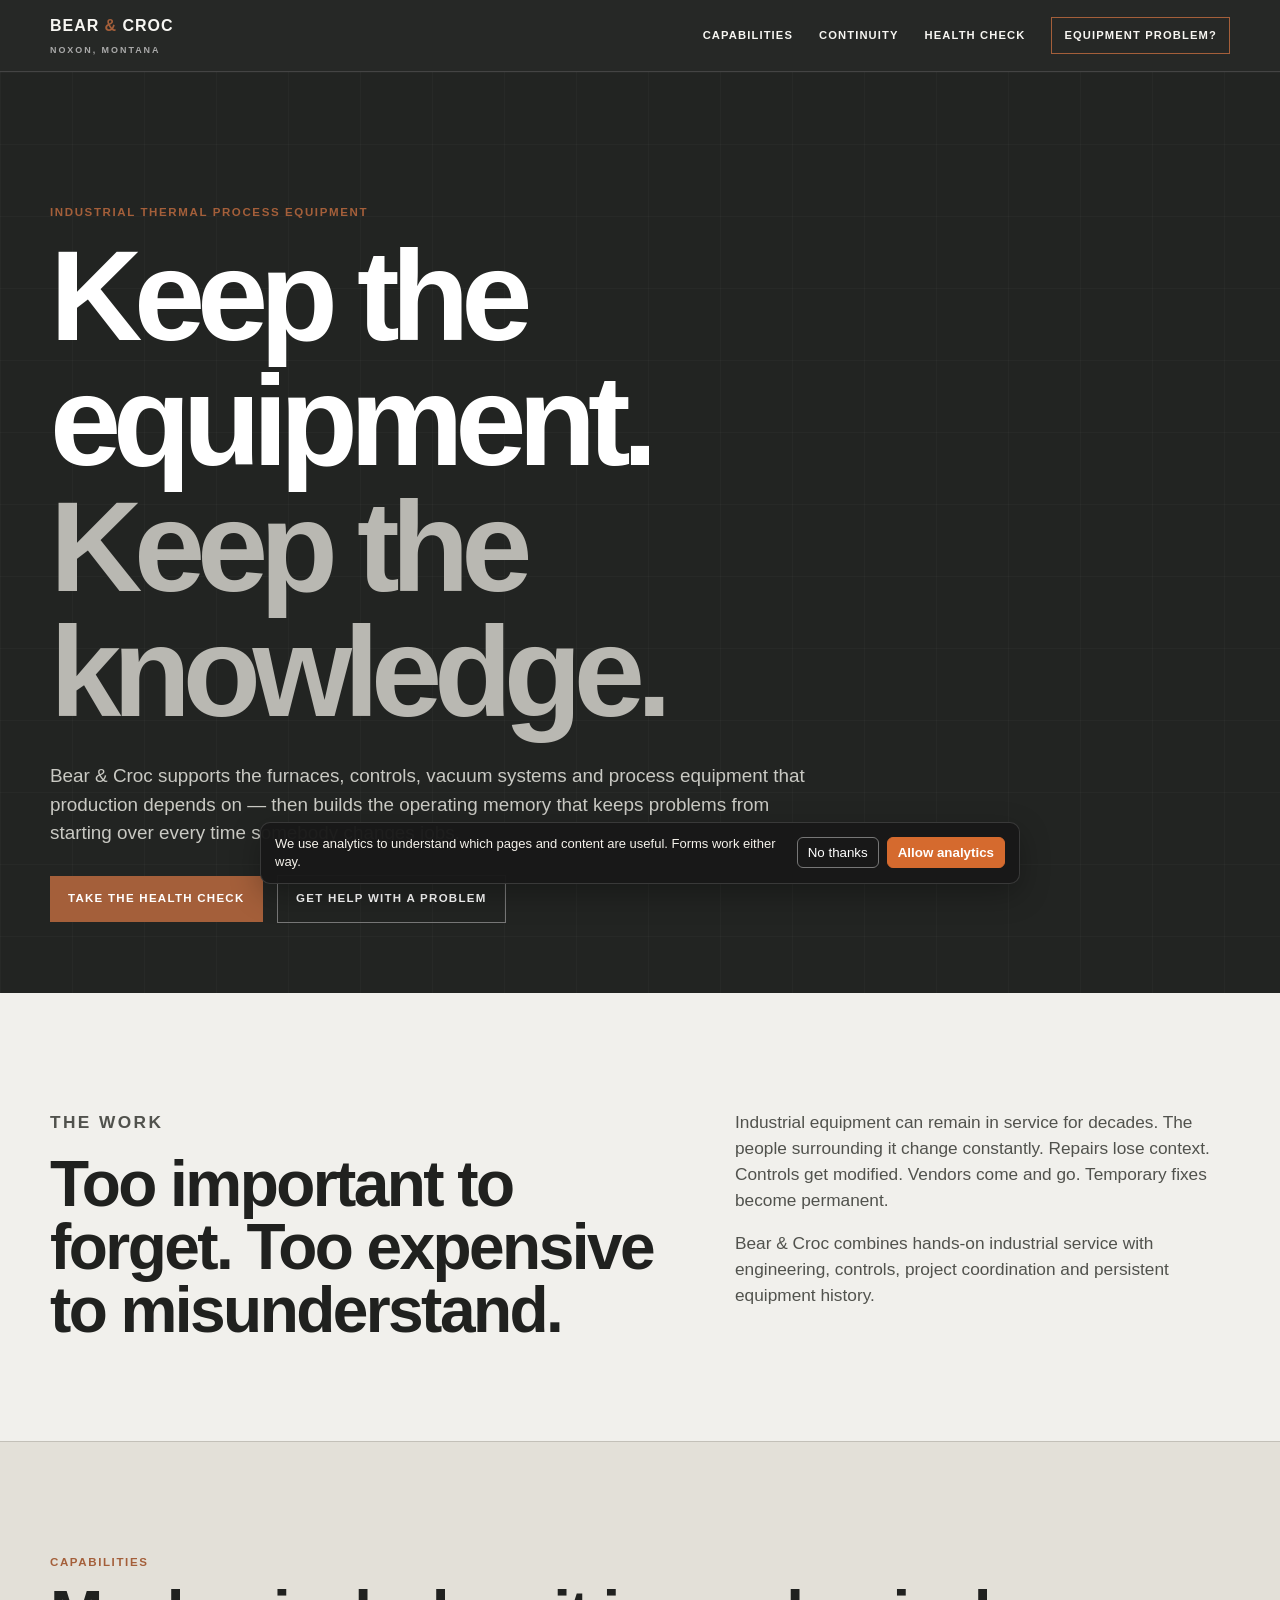
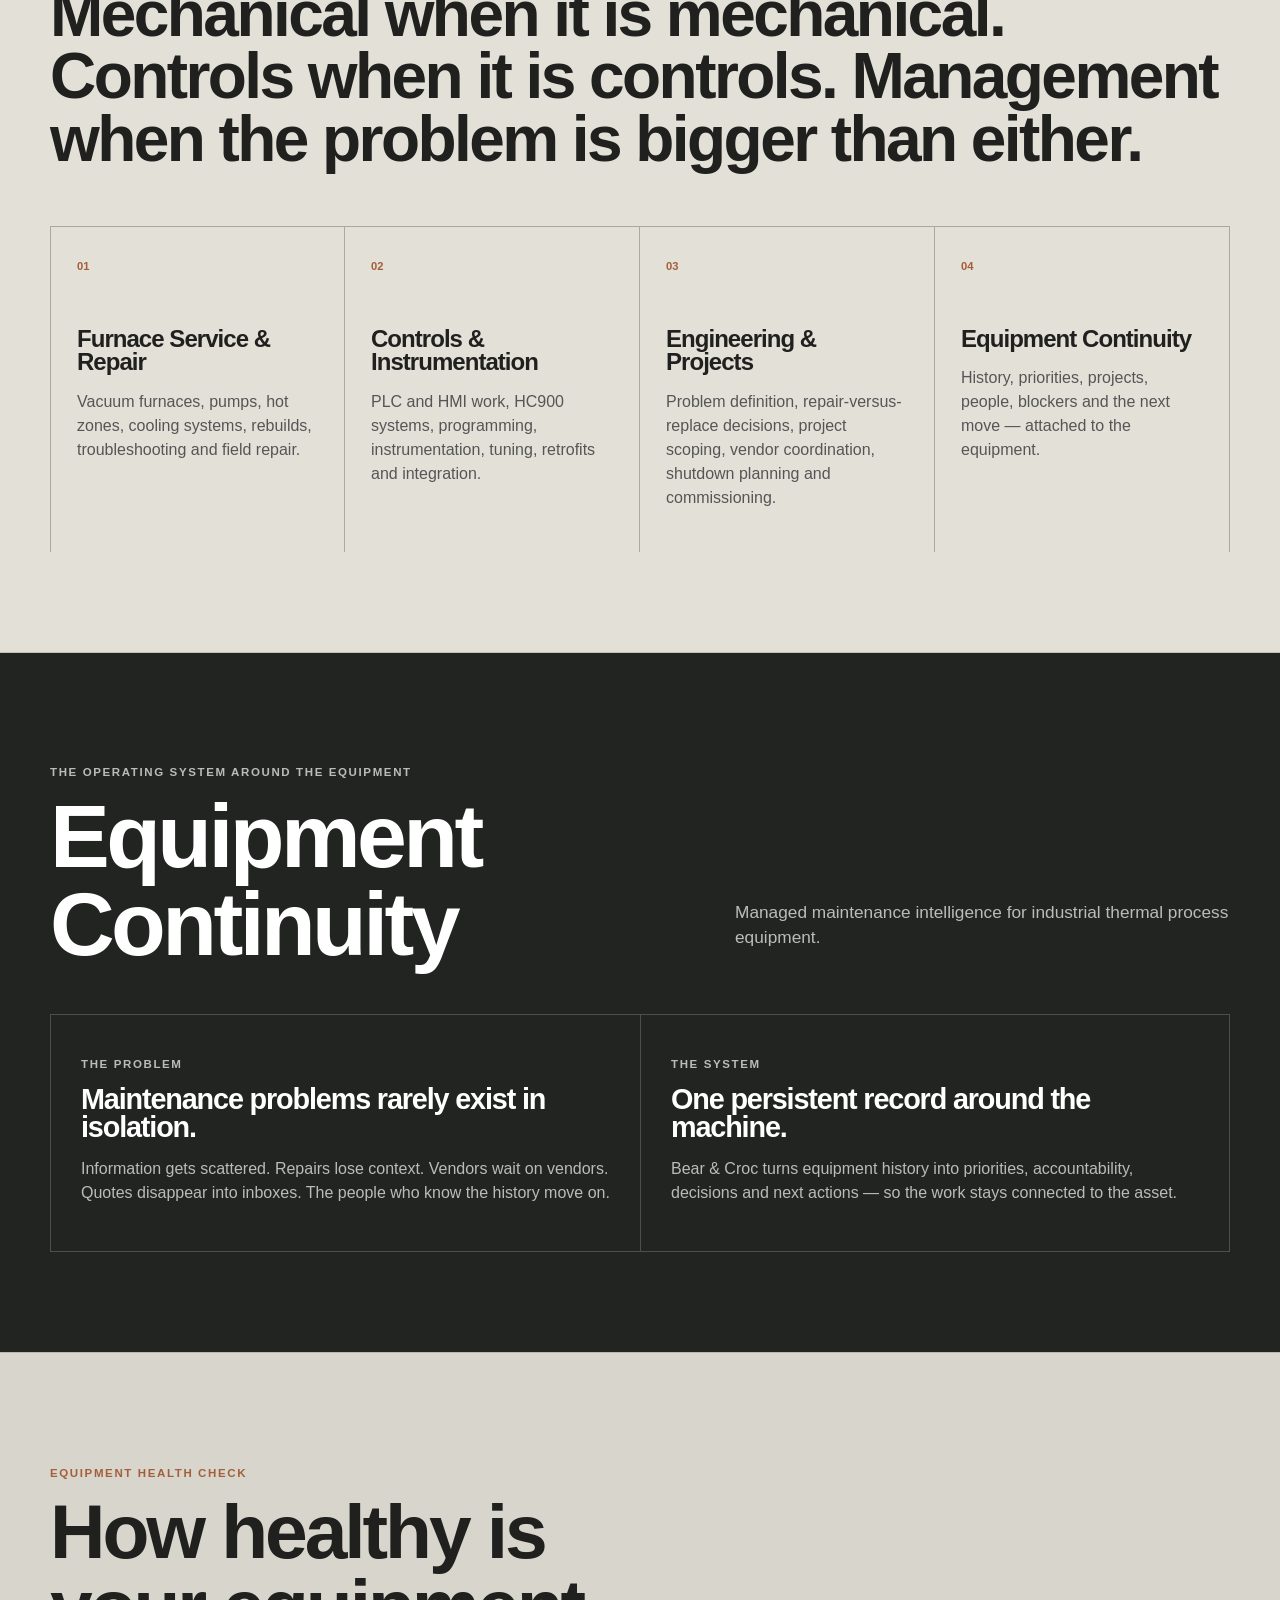
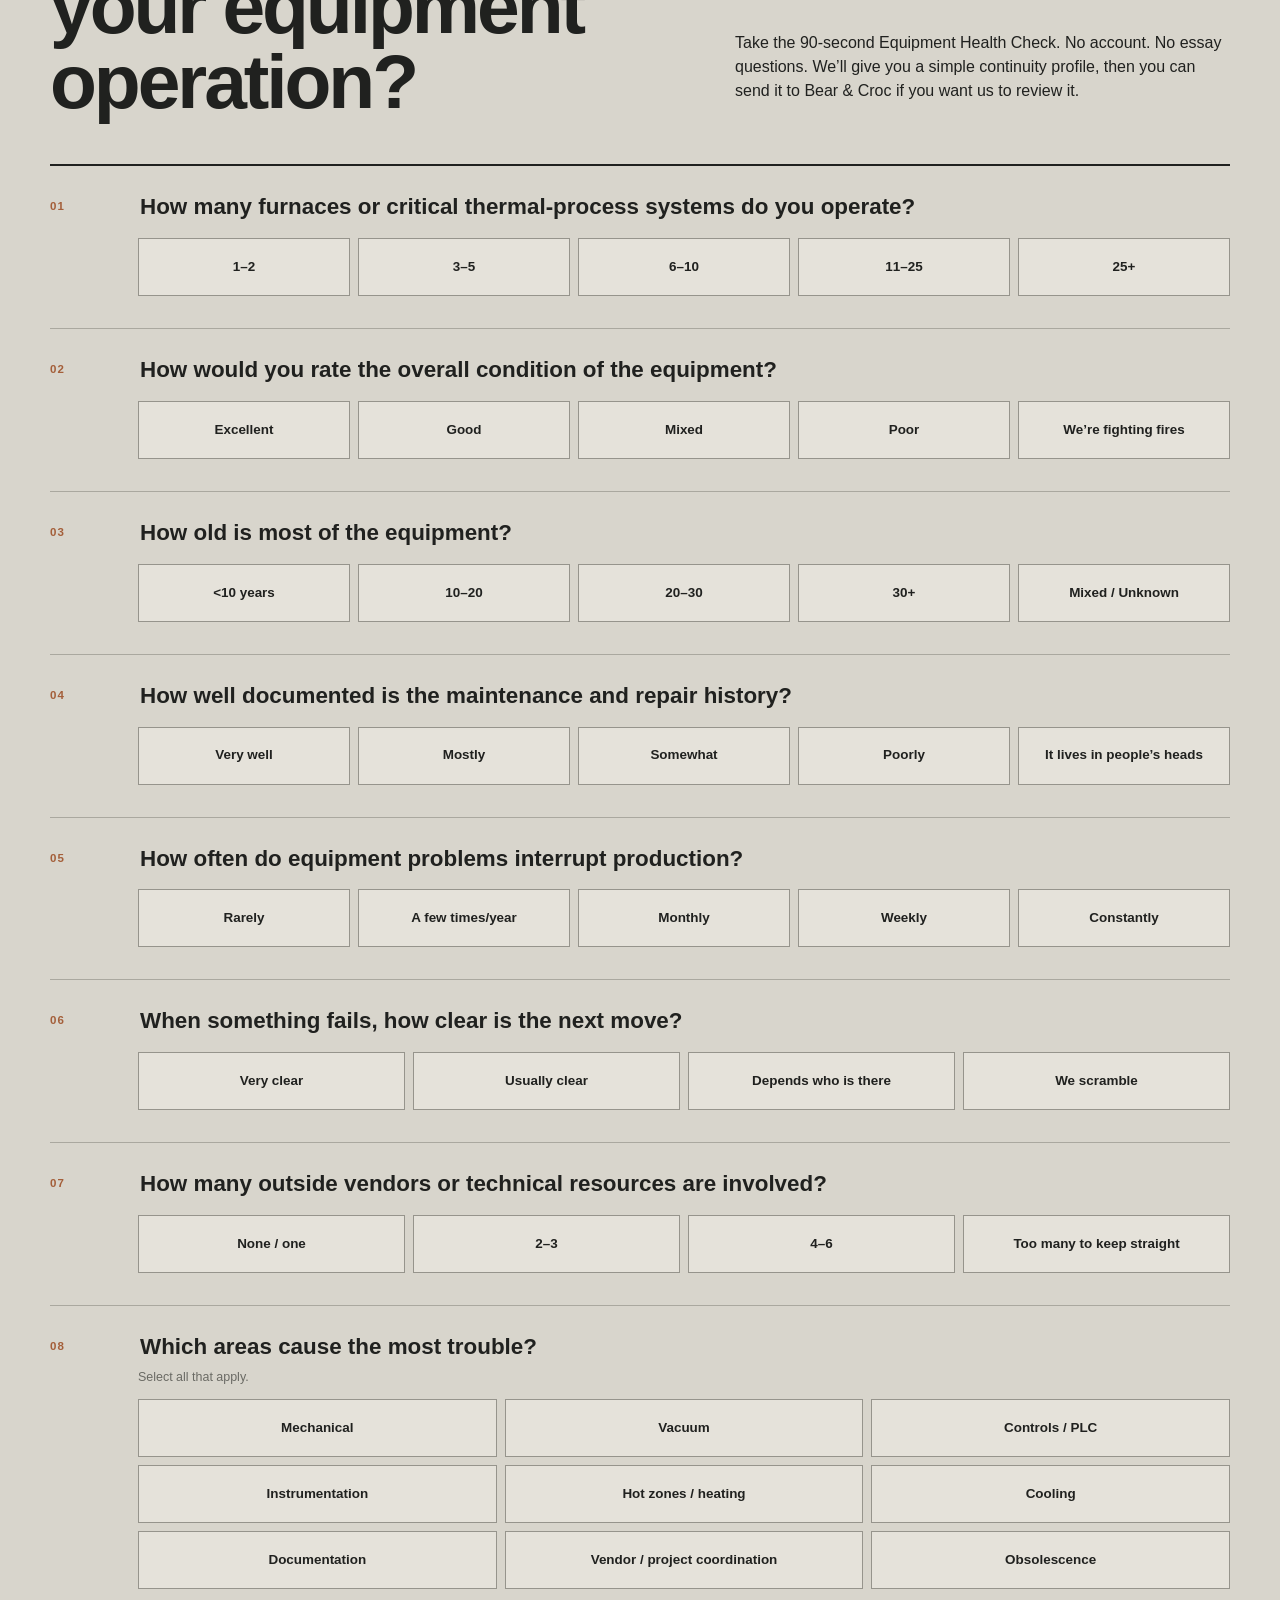
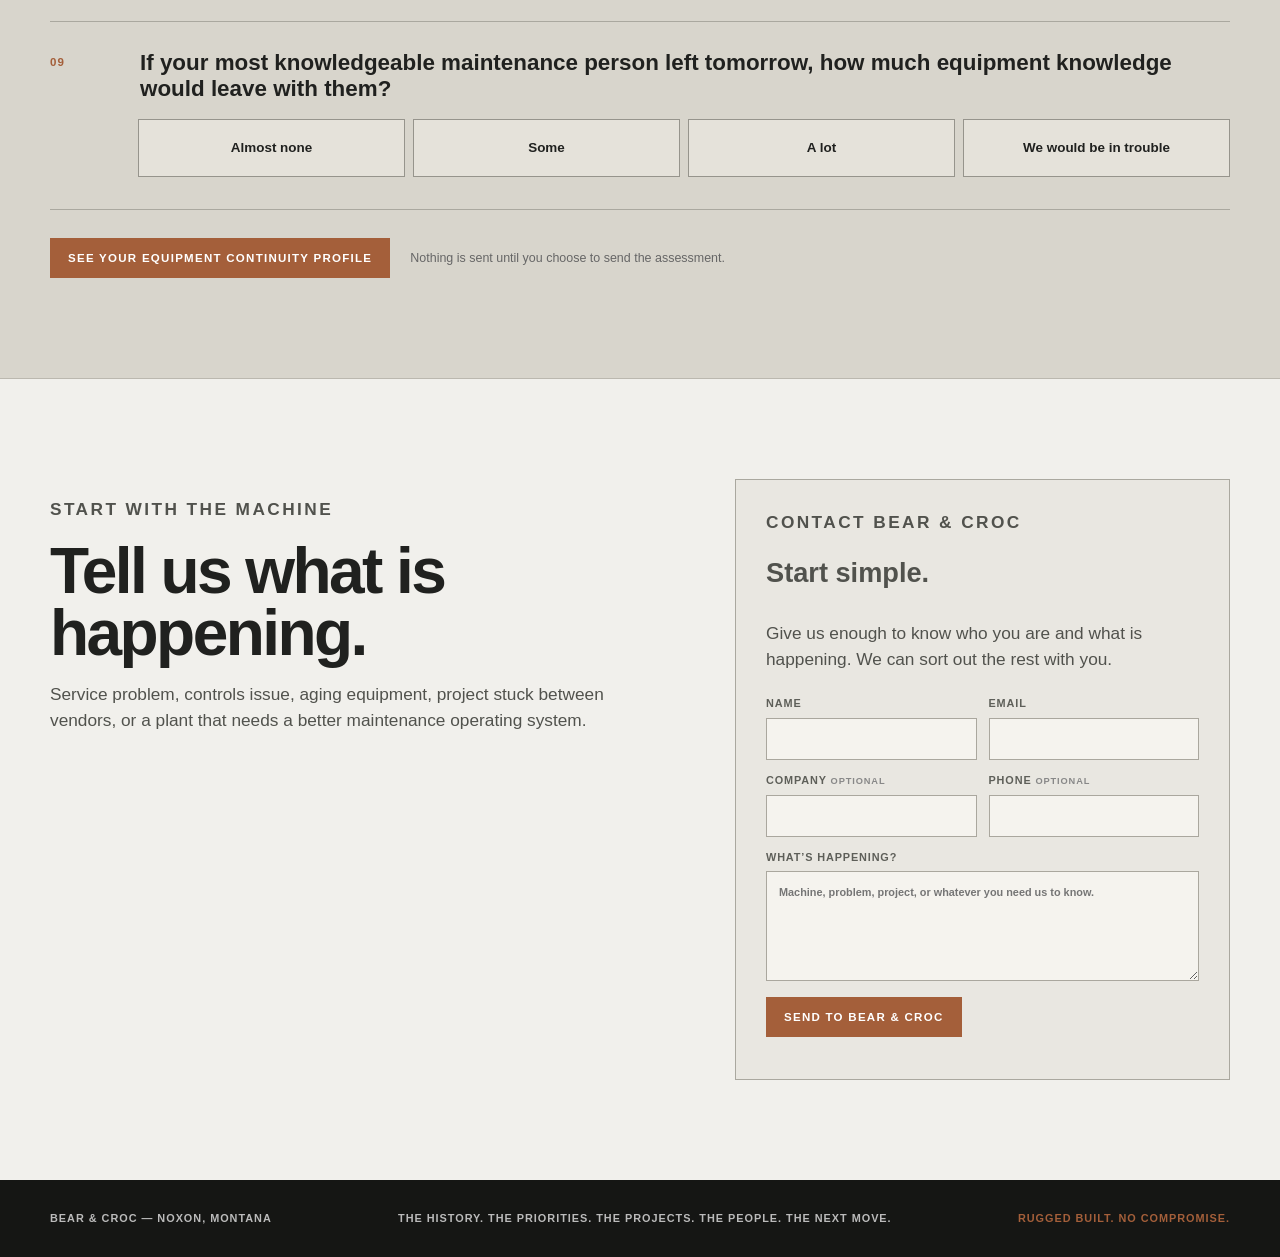
==== commit 03c03367: "Add customer equipment-help brief and optional sales handoff" ====
--- a/V2/index.html
+++ b/V2/index.html
@@ -11,7 +11,7 @@
 
 <header class="site-header">
   <a class="brand" href="#top"><span class="brand-main">BEAR <span>&</span> CROC</span><span class="brand-sub">NOXON, MONTANA</span></a>
-  <nav><a href="#capabilities">Capabilities</a><a href="#continuity">Continuity</a><a href="#health-check">Health Check</a><a class="cta" href="#contact">Contact</a></nav>
+  <nav><a href="#capabilities">Capabilities</a><a href="#continuity">Continuity</a><a href="#health-check">Health Check</a><a class="cta" href="help/">Equipment problem?</a></nav>
 </header>
 
 <main id="top">
@@ -21,7 +21,7 @@
     <h1>Keep the equipment.<br><span>Keep the knowledge.</span></h1>
     <p class="copy">Bear & Croc supports the furnaces, controls, vacuum systems and process equipment that production depends on — then builds the operating memory that keeps problems from starting over every time somebody changes jobs.</p>
     <a class="button primary" href="#health-check">Take the Health Check</a>
-    <a class="button ghost" href="#continuity">Equipment Continuity</a>
+    <a class="button ghost" href="help/">Get help with a problem</a>
   </div>
 </section>
 
--- a/V2/styles.css
+++ b/V2/styles.css
@@ -22,8 +22,8 @@
 .health-submit{display:flex;align-items:center;gap:20px;padding-top:28px;flex-wrap:wrap}.health-submit p{font-size:.78rem;color:#666;margin:0}
 .result{margin-top:55px;background:var(--charcoal);color:white;border-top:6px solid var(--copper);padding:40px}.result[hidden]{display:none}.result-top{display:flex;justify-content:space-between;gap:20px;align-items:center}.risk{border:1px solid #73766f;padding:8px 10px;font-size:.7rem;font-weight:900;letter-spacing:.1em}.result h3{font-size:clamp(2.4rem,5vw,5rem);margin:28px 0 20px;max-width:950px}.result>p{color:#c2c2bc;max-width:850px}
 .notes{border-block:1px solid #4a4c47;padding:24px 0;margin:30px 0}.notes ul{list-style:none;padding:0;margin:10px 0}.notes li{padding:7px 0 7px 18px;position:relative}.notes li:before{content:"";width:8px;height:2px;background:var(--copper);position:absolute;left:0;top:17px}
-.lead{display:grid;grid-template-columns:.8fr 1.2fr;gap:32px}.lead p{color:#bbb}.fields{display:grid;grid-template-columns:1fr 1fr;gap:12px}.fields label{font-size:.68rem;font-weight:900;letter-spacing:.08em;text-transform:uppercase;color:#aaa}.fields input{display:block;width:100%;margin-top:6px;padding:12px;background:#2d2f2c;border:1px solid #5b5d58;color:white;font:inherit}.lead button{grid-column:2;justify-self:start}
-.contact-card{border:1px solid var(--line);background:#e9e7e1;padding:30px}.contact-card .big{font-size:1.7rem;font-weight:900}
+.lead{display:grid;grid-template-columns:.8fr 1.2fr;gap:32px}.lead p{color:#bbb}.fields{display:grid;grid-template-columns:1fr 1fr;gap:12px}.fields label{font-size:.68rem;font-weight:900;letter-spacing:.08em;text-transform:uppercase;color:#aaa}.fields label em{font-size:.58rem;font-style:normal;font-weight:700;color:#777}.fields input{display:block;width:100%;margin-top:6px;padding:12px;background:#2d2f2c;border:1px solid #5b5d58;color:white;font:inherit}.lead button{grid-column:2;justify-self:start}
+.contact-card{border:1px solid var(--line);background:#e9e7e1;padding:30px}.contact-card .big{font-size:1.7rem;font-weight:900}.contact-form{display:block}.contact-form>p{margin-top:0}.contact-fields{display:grid;grid-template-columns:1fr 1fr;gap:12px;margin:22px 0 12px}.contact-form label{font-size:.68rem;font-weight:900;letter-spacing:.08em;text-transform:uppercase;color:#5e5f59}.contact-form label em{font-size:.58rem;font-style:normal;font-weight:700;color:#888}.contact-form input,.contact-form textarea{display:block;width:100%;margin-top:6px;padding:12px;background:#f5f3ee;border:1px solid #aaa79e;color:var(--ink);font:inherit}.contact-form textarea{resize:vertical;min-height:110px}.contact-message{display:block;margin-bottom:16px}.contact-status{margin:12px 0 0!important;font-size:.86rem!important;color:#555!important}.honeypot{position:absolute!important;left:-10000px!important;width:1px!important;height:1px!important;overflow:hidden!important}
 footer{background:var(--black);color:#bbb;padding:30px 0}.footer{display:flex;justify-content:space-between;gap:30px;font-size:.68rem;font-weight:900;letter-spacing:.09em}.footer strong{color:var(--copper)}
 @media(max-width:900px){nav a:not(.cta){display:none}.intro-grid,.two-col,.health-intro,.lead{grid-template-columns:1fr;gap:35px}.cap-grid{grid-template-columns:1fr 1fr}.choices.five,.choices.four{grid-template-columns:repeat(2,1fr)}.choices.multi{grid-template-columns:repeat(2,1fr)}.continuity-boxes{grid-template-columns:1fr}.continuity-boxes>div+div{border-left:0;border-top:1px solid #4d504a}.lead button{grid-column:auto}}
-@media(max-width:580px){.wrap{width:min(calc(100% - 30px),var(--max))}.hero{padding-inline:15px}.hero h1{font-size:3.65rem}.section{padding:72px 0}.question{grid-template-columns:1fr;gap:4px}.choices.five,.choices.four,.choices.multi{grid-template-columns:1fr}.result{padding:26px 20px}.result-top{display:block}.risk{display:inline-block;margin-top:12px}.fields{grid-template-columns:1fr}.footer{flex-direction:column}}
+@media(max-width:580px){.wrap{width:min(calc(100% - 30px),var(--max))}.hero{padding-inline:15px}.hero h1{font-size:3.65rem}.section{padding:72px 0}.question{grid-template-columns:1fr;gap:4px}.choices.five,.choices.four,.choices.multi{grid-template-columns:1fr}.result{padding:26px 20px}.result-top{display:block}.risk{display:inline-block;margin-top:12px}.fields,.contact-fields{grid-template-columns:1fr}.footer{flex-direction:column}}
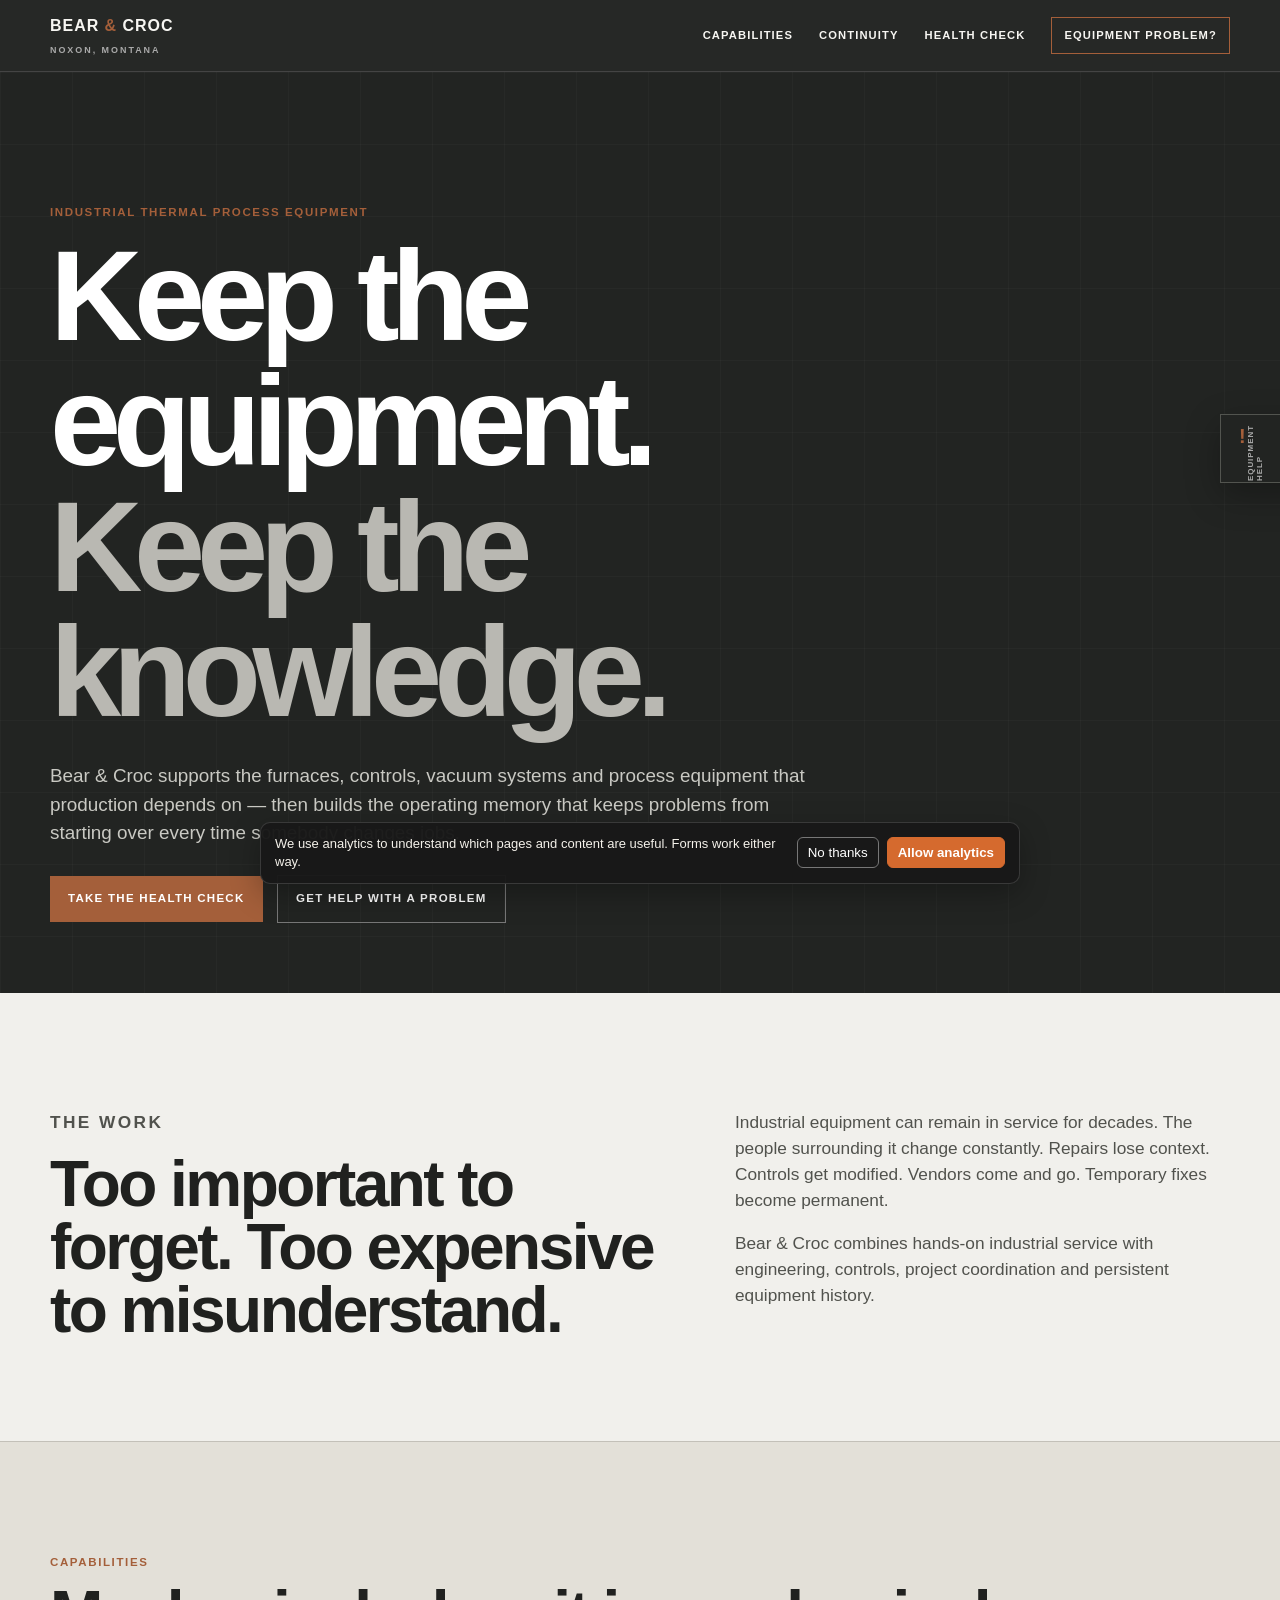
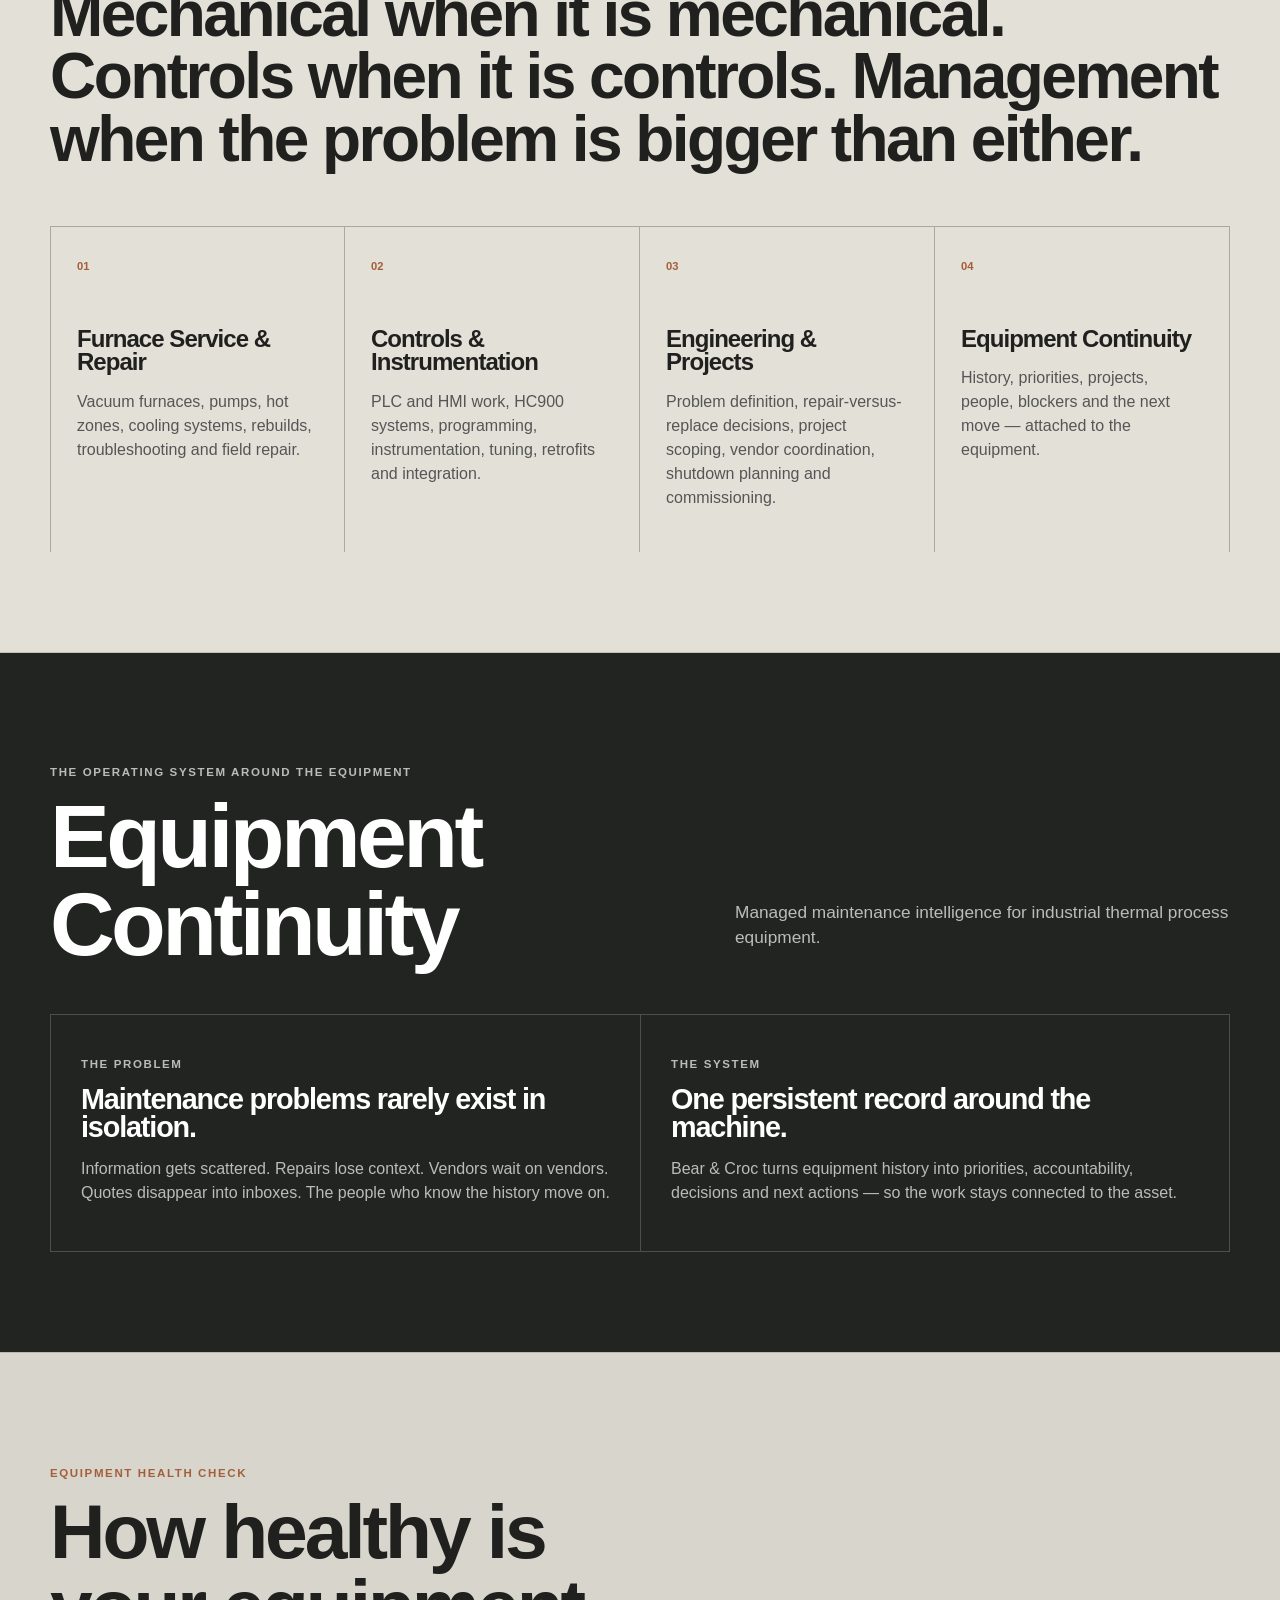
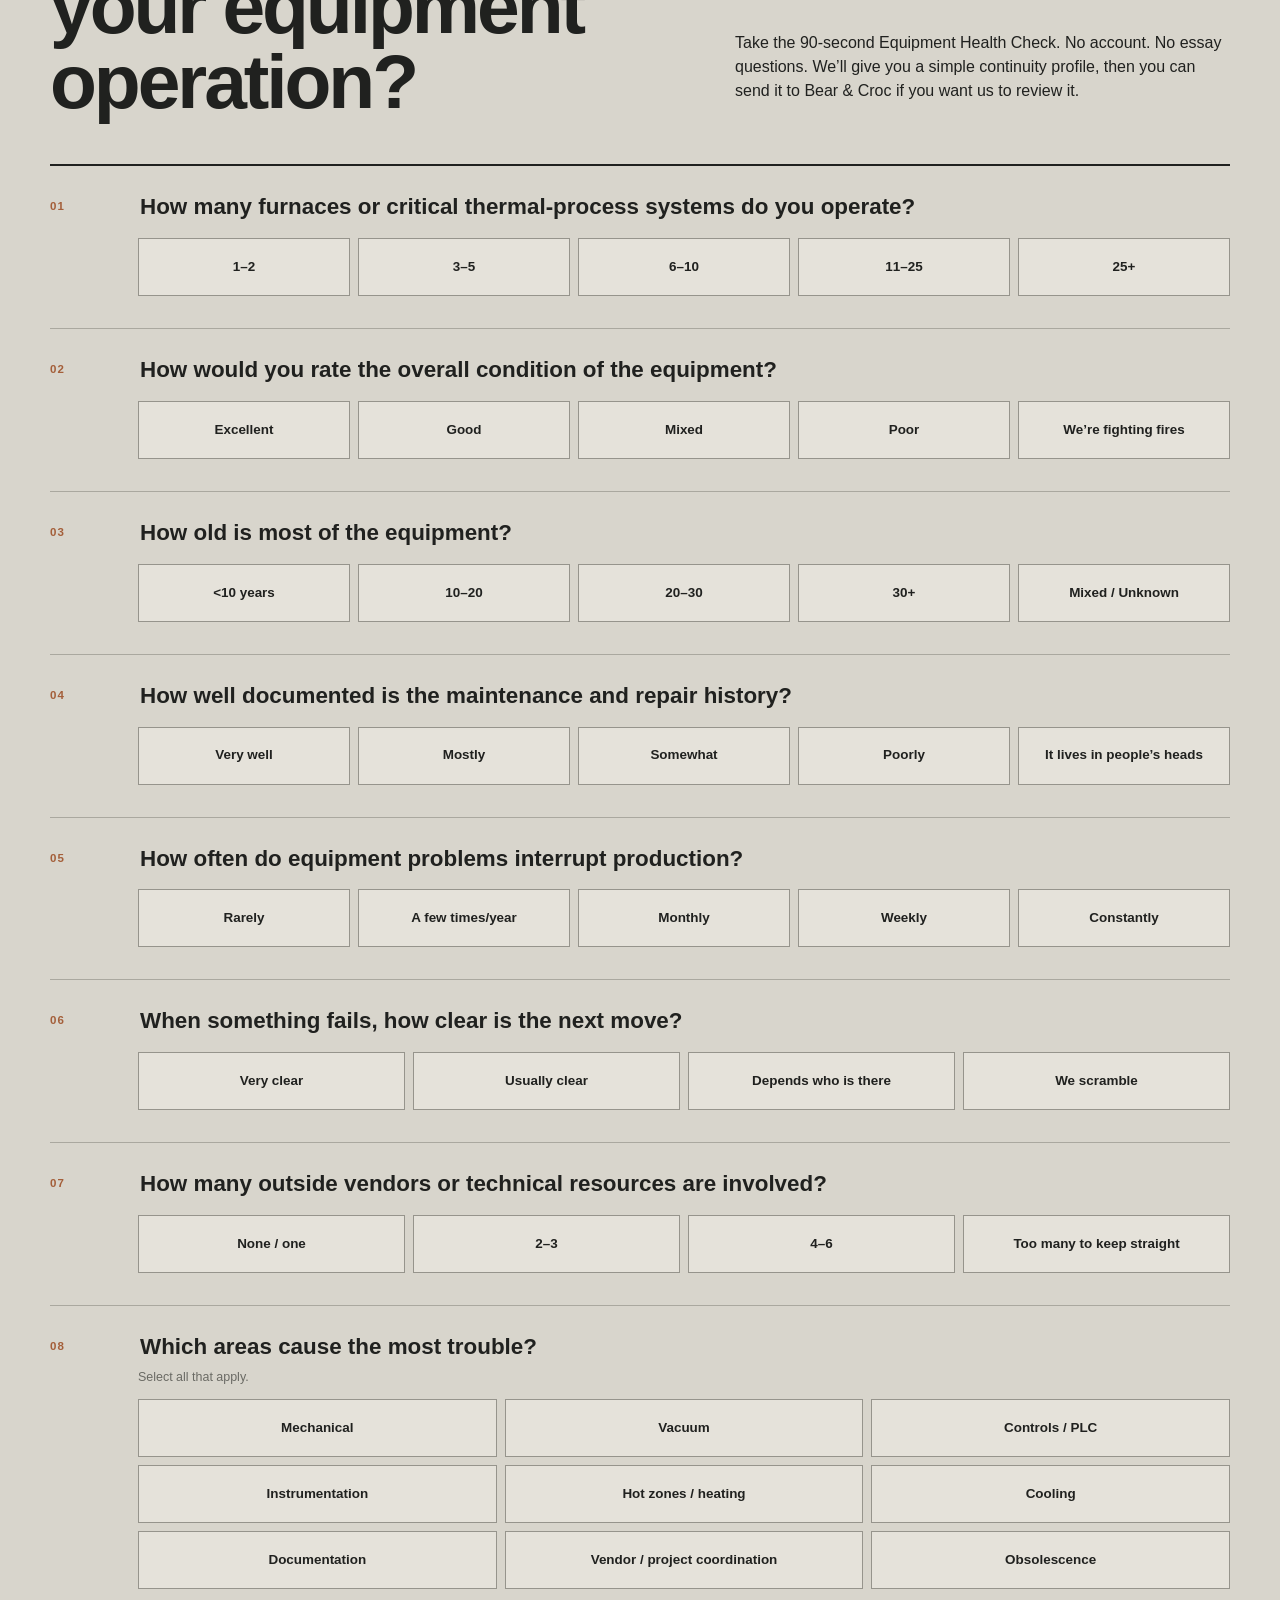
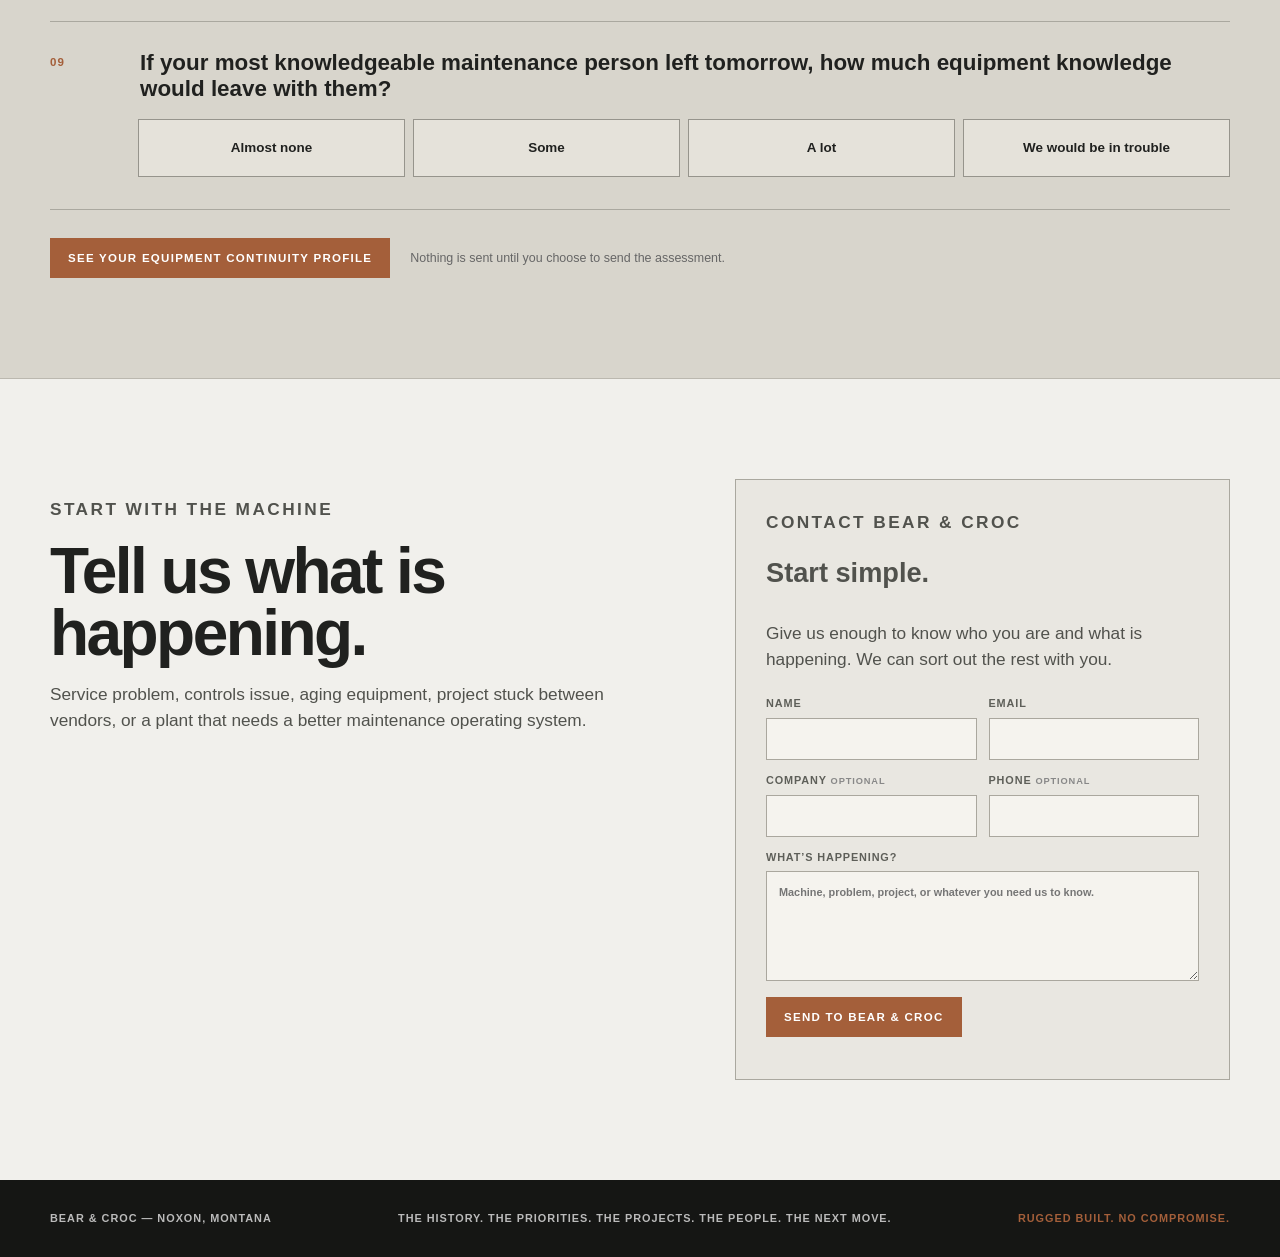
==== commit d01b2993: "Bring equipment help into Bear & Croc brand and add persistent drawer" ====
--- a/V2/index.html
+++ b/V2/index.html
@@ -11,7 +11,7 @@
 
 <header class="site-header">
   <a class="brand" href="#top"><span class="brand-main">BEAR <span>&</span> CROC</span><span class="brand-sub">NOXON, MONTANA</span></a>
-  <nav><a href="#capabilities">Capabilities</a><a href="#continuity">Continuity</a><a href="#health-check">Health Check</a><a class="cta" href="help/">Equipment problem?</a></nav>
+  <nav><a href="#capabilities">Capabilities</a><a href="#continuity">Continuity</a><a href="#health-check">Health Check</a><a class="cta" href="help/" data-open-help>Equipment problem?</a></nav>
 </header>
 
 <main id="top">
@@ -21,7 +21,7 @@
     <h1>Keep the equipment.<br><span>Keep the knowledge.</span></h1>
     <p class="copy">Bear & Croc supports the furnaces, controls, vacuum systems and process equipment that production depends on — then builds the operating memory that keeps problems from starting over every time somebody changes jobs.</p>
     <a class="button primary" href="#health-check">Take the Health Check</a>
-    <a class="button ghost" href="help/">Get help with a problem</a>
+    <a class="button ghost" href="help/" data-open-help>Get help with a problem</a>
   </div>
 </section>
 
@@ -183,8 +183,21 @@
 </section>
 </main>
 
+<button class="equipment-help-tab" type="button" data-open-help aria-controls="equipment-help-drawer" aria-expanded="false">
+  <span>Immediate equipment need?</span>
+  <strong>Tell us what’s wrong</strong>
+</button>
+<div class="equipment-help-backdrop" data-help-close hidden></div>
+<aside class="equipment-help-drawer" id="equipment-help-drawer" role="dialog" aria-modal="true" aria-label="Equipment help" aria-hidden="true">
+  <div class="equipment-help-drawer-head">
+    <div><span>BEAR <b>&amp;</b> CROC</span><small>EQUIPMENT HELP</small></div>
+    <button type="button" data-help-close aria-label="Close equipment help">Close</button>
+  </div>
+  <iframe title="Bear & Croc equipment problem brief" data-src="help/?embed=1"></iframe>
+</aside>
+
 <footer><div class="wrap footer"><span>BEAR & CROC — NOXON, MONTANA</span><span>THE HISTORY. THE PRIORITIES. THE PROJECTS. THE PEOPLE. THE NEXT MOVE.</span><strong>RUGGED BUILT. NO COMPROMISE.</strong></div></footer>
 
 <script src="app.js" defer></script>
 </body>
-</html>+</html>
--- a/V2/styles.css
+++ b/V2/styles.css
@@ -25,5 +25,9 @@
 .lead{display:grid;grid-template-columns:.8fr 1.2fr;gap:32px}.lead p{color:#bbb}.fields{display:grid;grid-template-columns:1fr 1fr;gap:12px}.fields label{font-size:.68rem;font-weight:900;letter-spacing:.08em;text-transform:uppercase;color:#aaa}.fields label em{font-size:.58rem;font-style:normal;font-weight:700;color:#777}.fields input{display:block;width:100%;margin-top:6px;padding:12px;background:#2d2f2c;border:1px solid #5b5d58;color:white;font:inherit}.lead button{grid-column:2;justify-self:start}
 .contact-card{border:1px solid var(--line);background:#e9e7e1;padding:30px}.contact-card .big{font-size:1.7rem;font-weight:900}.contact-form{display:block}.contact-form>p{margin-top:0}.contact-fields{display:grid;grid-template-columns:1fr 1fr;gap:12px;margin:22px 0 12px}.contact-form label{font-size:.68rem;font-weight:900;letter-spacing:.08em;text-transform:uppercase;color:#5e5f59}.contact-form label em{font-size:.58rem;font-style:normal;font-weight:700;color:#888}.contact-form input,.contact-form textarea{display:block;width:100%;margin-top:6px;padding:12px;background:#f5f3ee;border:1px solid #aaa79e;color:var(--ink);font:inherit}.contact-form textarea{resize:vertical;min-height:110px}.contact-message{display:block;margin-bottom:16px}.contact-status{margin:12px 0 0!important;font-size:.86rem!important;color:#555!important}.honeypot{position:absolute!important;left:-10000px!important;width:1px!important;height:1px!important;overflow:hidden!important}
 footer{background:var(--black);color:#bbb;padding:30px 0}.footer{display:flex;justify-content:space-between;gap:30px;font-size:.68rem;font-weight:900;letter-spacing:.09em}.footer strong{color:var(--copper)}
+.equipment-help-tab{position:fixed;right:0;top:46%;z-index:40;width:214px;padding:15px 18px 14px;text-align:left;border:1px solid #52544f;border-right:0;background:var(--charcoal);color:var(--white);box-shadow:0 12px 35px rgba(0,0,0,.28);cursor:pointer;transform:translateX(154px);transition:transform .2s ease,border-color .2s ease;font-family:inherit}
+.equipment-help-tab:hover,.equipment-help-tab:focus-visible{transform:translateX(0);border-color:var(--copper)}.equipment-help-tab:focus-visible{outline:3px solid var(--copper);outline-offset:3px}.equipment-help-tab span,.equipment-help-tab strong{display:block}.equipment-help-tab span{font-size:.58rem;font-weight:900;letter-spacing:.1em;text-transform:uppercase;color:#aaa}.equipment-help-tab strong{margin-top:3px;font-size:.83rem;letter-spacing:.02em}.equipment-help-tab:before{content:"!";display:block;position:absolute;left:18px;top:31%;transform:translateY(-50%);font-size:1.25rem;font-weight:900;color:var(--copper);transition:opacity .2s}.equipment-help-tab:after{content:"EQUIPMENT HELP";position:absolute;left:25px;top:56%;font-size:.5rem;font-weight:900;letter-spacing:.12em;color:#aaa;writing-mode:vertical-rl;transform:rotate(180deg) translateY(50%)}.equipment-help-tab span,.equipment-help-tab strong{margin-left:42px}.equipment-help-tab:hover:before,.equipment-help-tab:focus-visible:before,.equipment-help-tab:hover:after,.equipment-help-tab:focus-visible:after{opacity:0}.equipment-help-tab:hover span,.equipment-help-tab:hover strong,.equipment-help-tab:focus-visible span,.equipment-help-tab:focus-visible strong{margin-left:0}
+.equipment-help-backdrop{position:fixed;inset:0;z-index:70;background:rgba(15,16,15,.68)}.equipment-help-backdrop[hidden]{display:none}.equipment-help-drawer{position:fixed;top:0;right:0;bottom:0;z-index:80;width:min(560px,100%);background:var(--charcoal);color:var(--white);box-shadow:-20px 0 60px rgba(0,0,0,.38);transform:translateX(102%);visibility:hidden;transition:transform .25s ease,visibility 0s linear .25s;display:flex;flex-direction:column}.equipment-help-drawer.open{transform:translateX(0);visibility:visible;transition:transform .25s ease}.equipment-help-drawer-head{min-height:66px;padding:13px 18px 12px;border-bottom:1px solid #4d504a;display:flex;align-items:center;justify-content:space-between;gap:20px}.equipment-help-drawer-head>div>span,.equipment-help-drawer-head small{display:block;font-weight:900}.equipment-help-drawer-head>div>span{letter-spacing:.06em}.equipment-help-drawer-head b{color:var(--copper)}.equipment-help-drawer-head small{margin-top:3px;color:#999;font-size:.54rem;letter-spacing:.18em}.equipment-help-drawer-head button{padding:9px 11px;border:1px solid #70726c;background:transparent;color:var(--white);font:900 .62rem/1 Arial,Helvetica,sans-serif;letter-spacing:.1em;text-transform:uppercase;cursor:pointer}.equipment-help-drawer-head button:focus-visible{outline:3px solid var(--copper);outline-offset:3px}.equipment-help-drawer iframe{display:block;width:100%;height:100%;border:0;background:var(--charcoal)}body.help-drawer-open{overflow:hidden}
 @media(max-width:900px){nav a:not(.cta){display:none}.intro-grid,.two-col,.health-intro,.lead{grid-template-columns:1fr;gap:35px}.cap-grid{grid-template-columns:1fr 1fr}.choices.five,.choices.four{grid-template-columns:repeat(2,1fr)}.choices.multi{grid-template-columns:repeat(2,1fr)}.continuity-boxes{grid-template-columns:1fr}.continuity-boxes>div+div{border-left:0;border-top:1px solid #4d504a}.lead button{grid-column:auto}}
-@media(max-width:580px){.wrap{width:min(calc(100% - 30px),var(--max))}.hero{padding-inline:15px}.hero h1{font-size:3.65rem}.section{padding:72px 0}.question{grid-template-columns:1fr;gap:4px}.choices.five,.choices.four,.choices.multi{grid-template-columns:1fr}.result{padding:26px 20px}.result-top{display:block}.risk{display:inline-block;margin-top:12px}.fields,.contact-fields{grid-template-columns:1fr}.footer{flex-direction:column}}+@media(max-width:580px){.wrap{width:min(calc(100% - 30px),var(--max))}.hero{padding-inline:15px}.hero h1{font-size:3.65rem}.section{padding:72px 0}.question{grid-template-columns:1fr;gap:4px}.choices.five,.choices.four,.choices.multi{grid-template-columns:1fr}.result{padding:26px 20px}.result-top{display:block}.risk{display:inline-block;margin-top:12px}.fields,.contact-fields{grid-template-columns:1fr}.footer{flex-direction:column}.equipment-help-tab{top:auto;right:14px;bottom:14px;width:auto;min-width:210px;transform:none;border-right:1px solid #52544f}.equipment-help-tab:before,.equipment-help-tab:after{display:none}.equipment-help-tab span,.equipment-help-tab strong{margin-left:0}.equipment-help-drawer{width:100%}}
+@media(prefers-reduced-motion:reduce){.equipment-help-tab,.equipment-help-drawer{transition:none}}
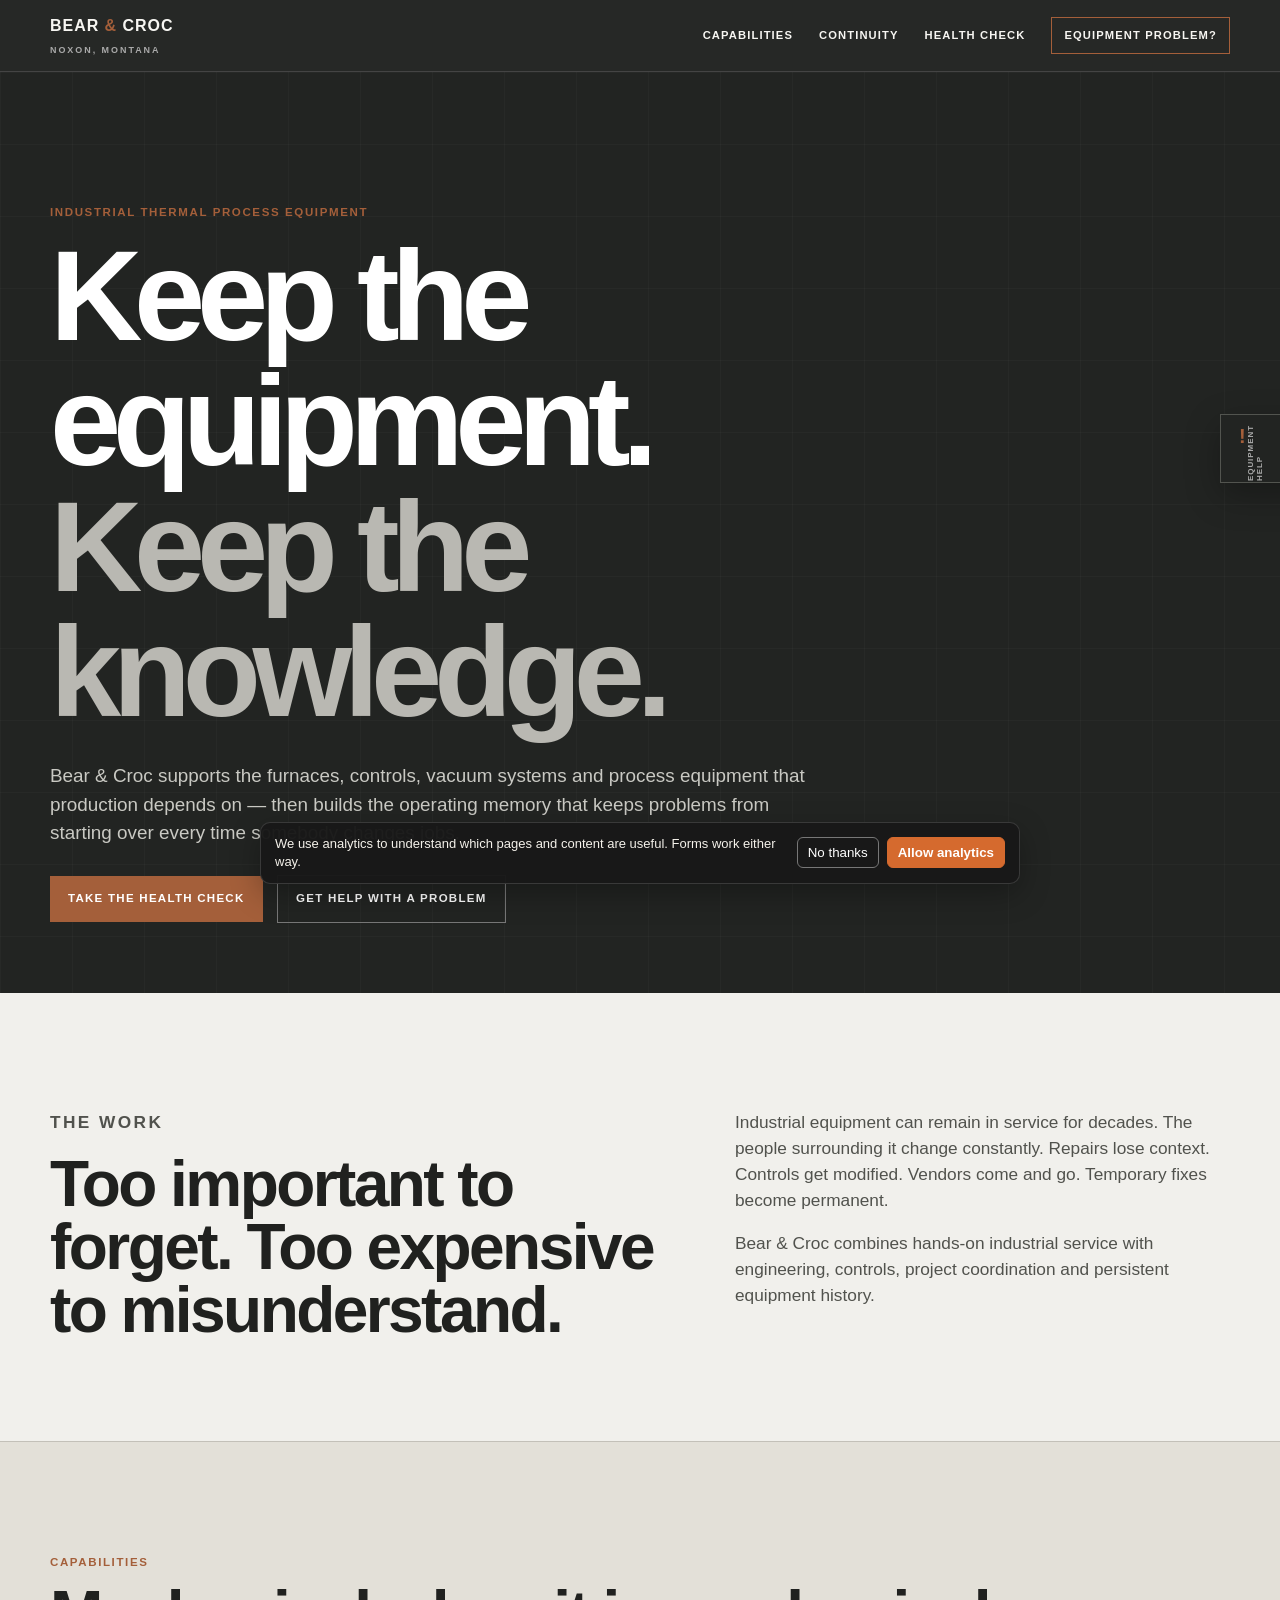
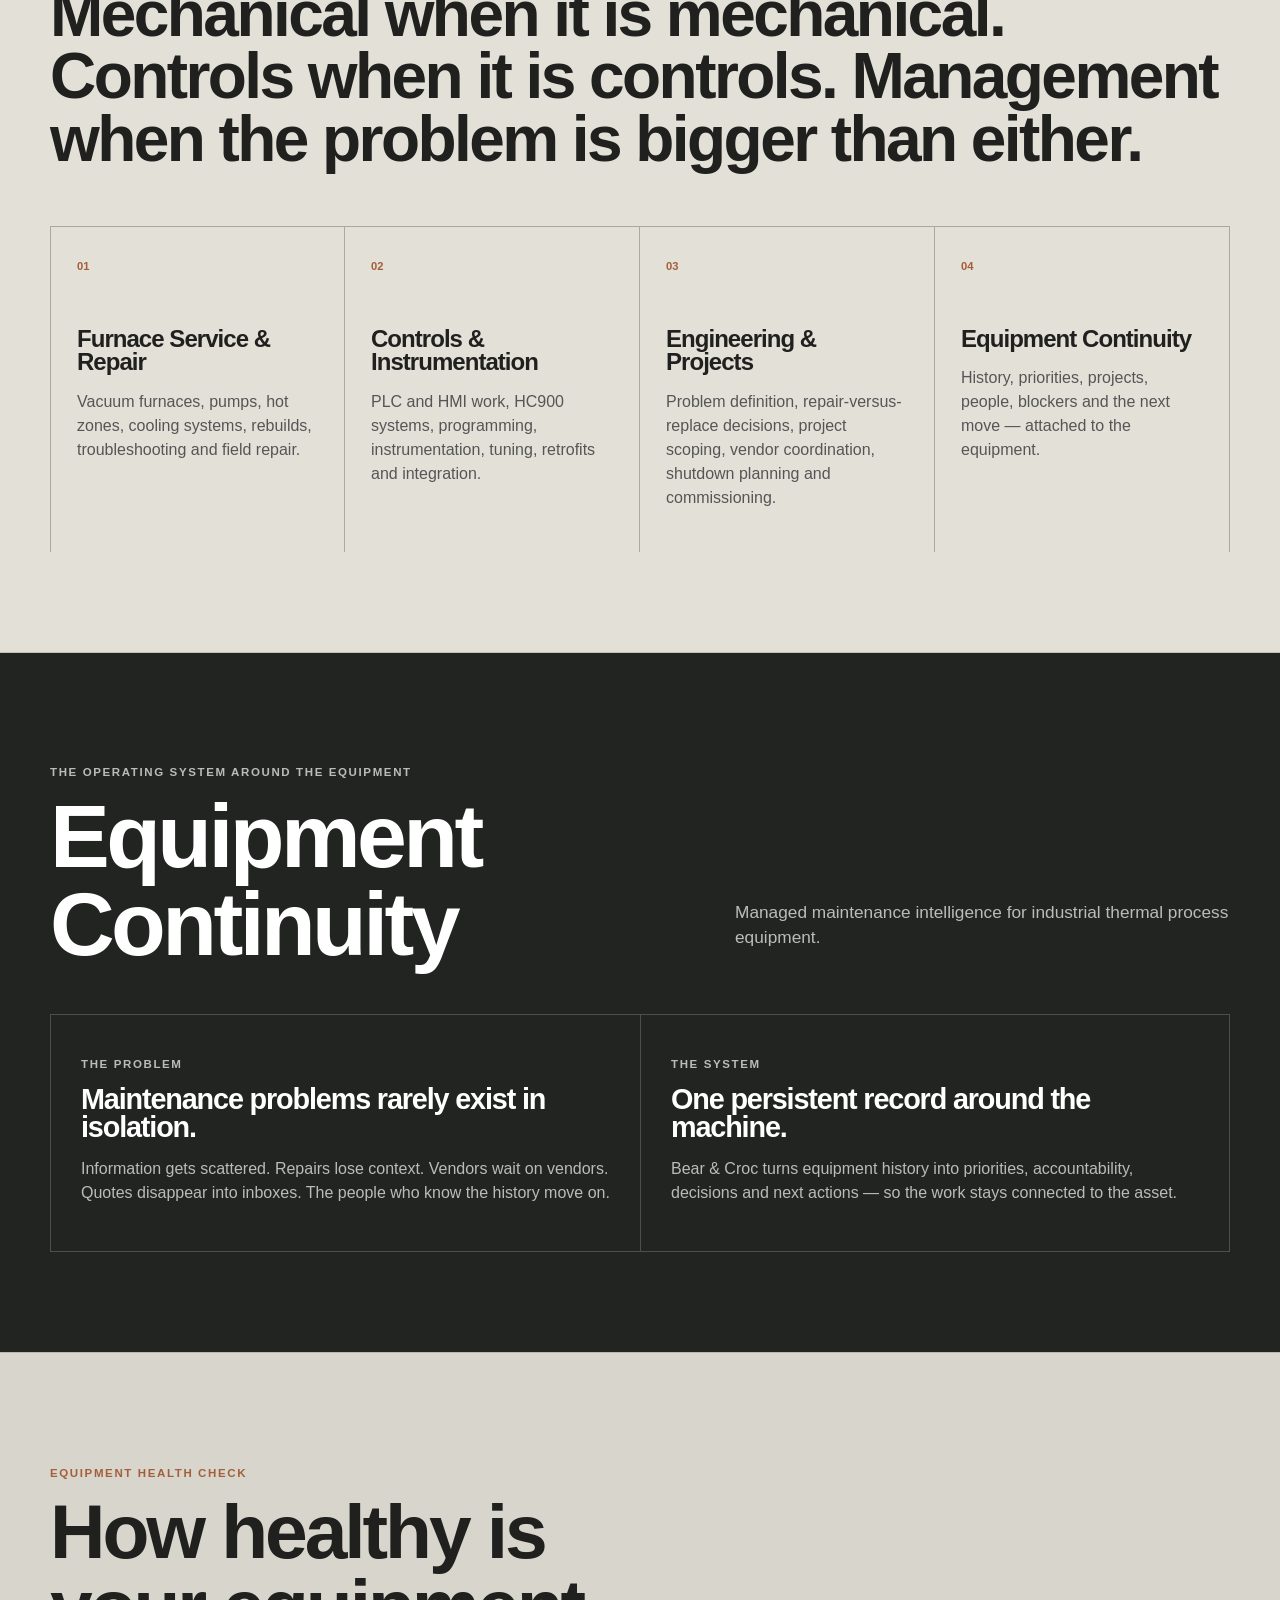
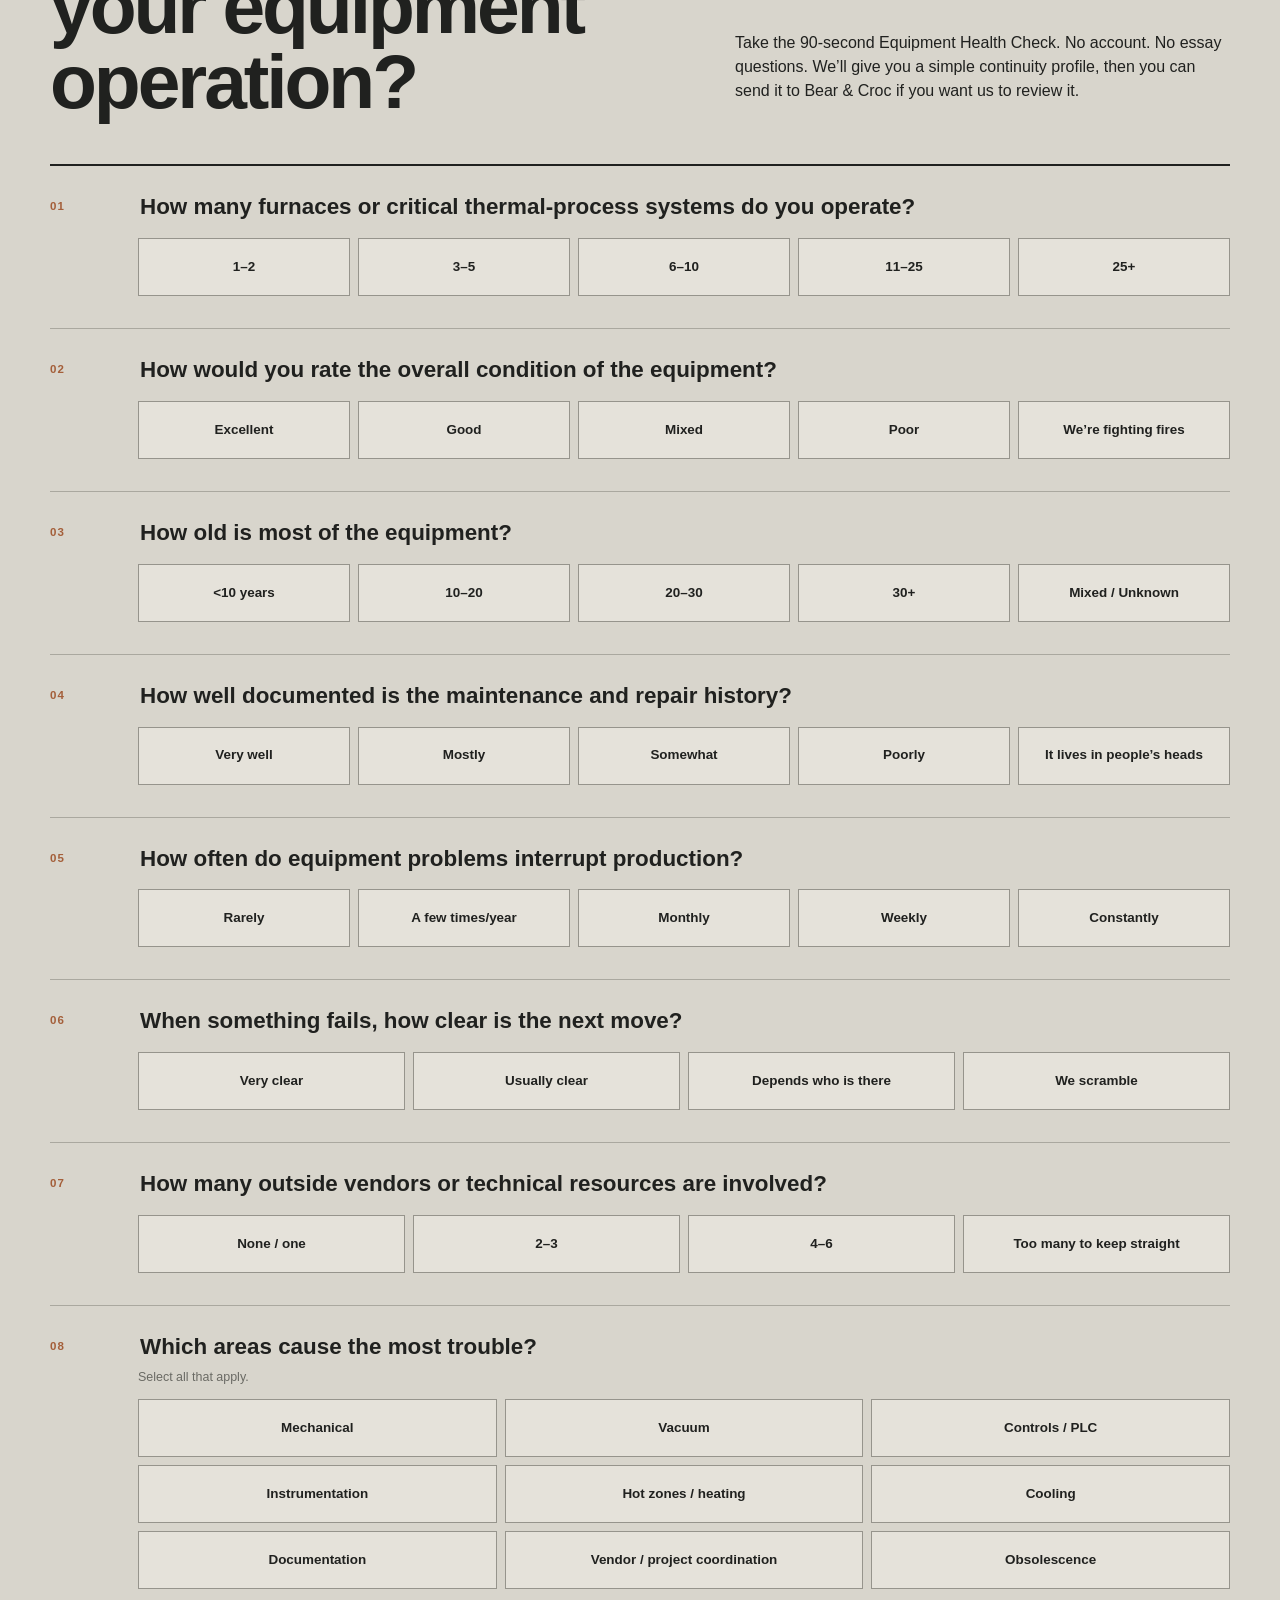
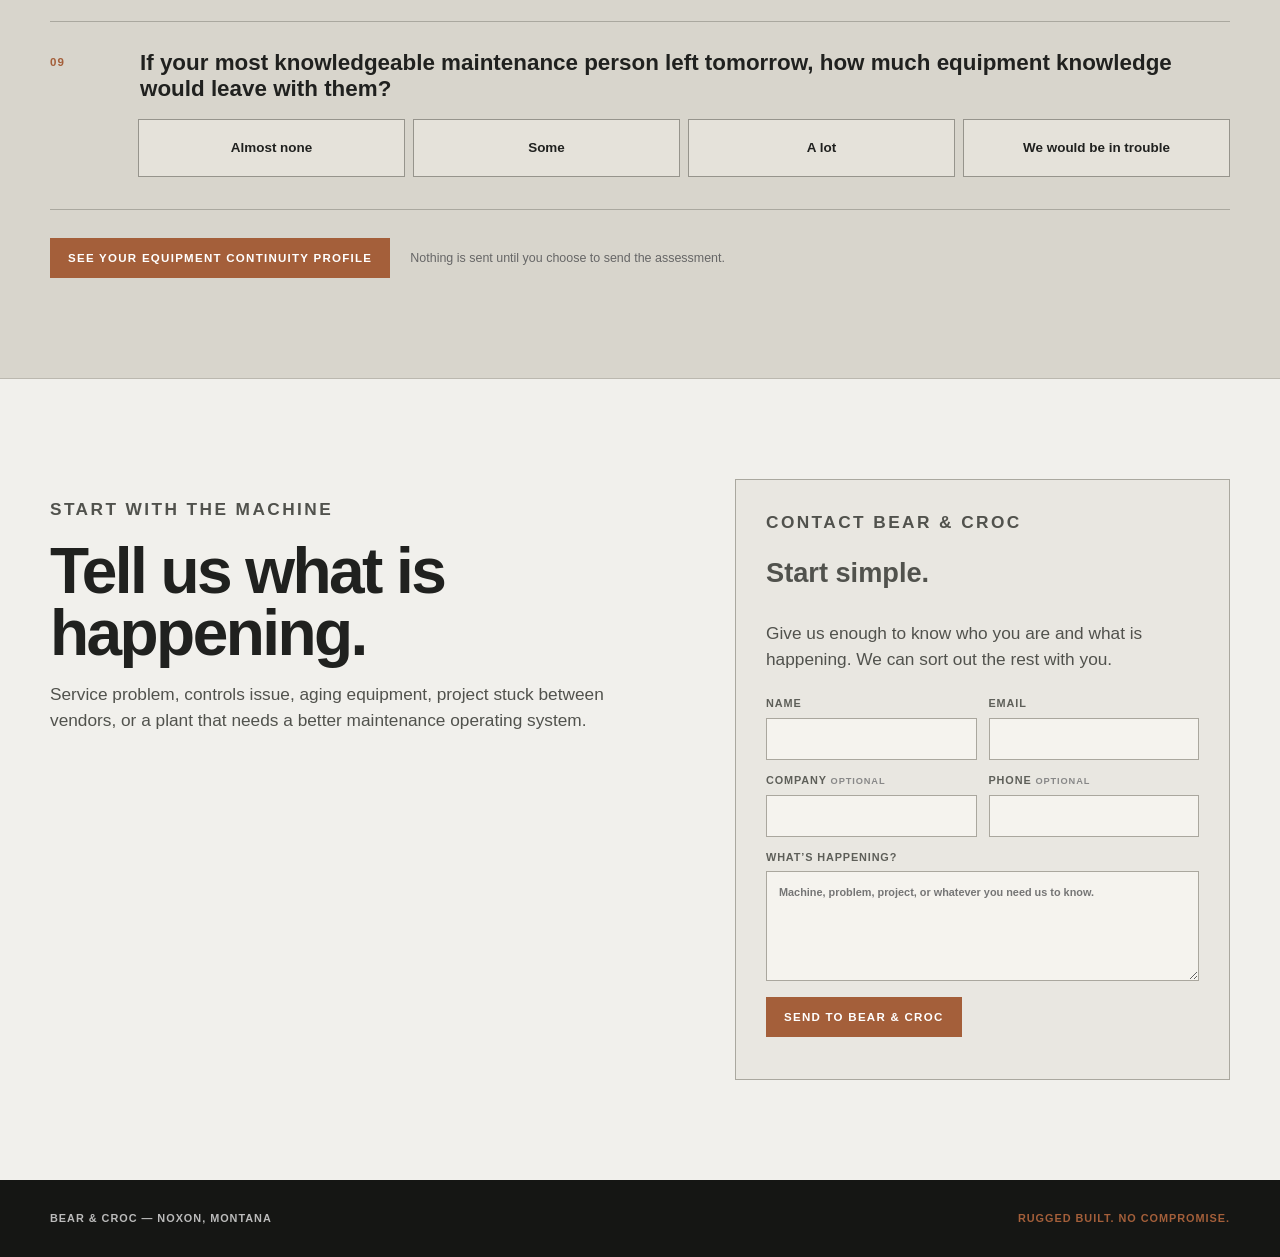
==== commit 99409232: "Remove unapproved footer line" ====
--- a/V2/index.html
+++ b/V2/index.html
@@ -5,7 +5,7 @@
 <meta name="viewport" content="width=device-width,initial-scale=1">
 <title>Bear & Croc | Industrial Thermal Process Equipment</title>
 <meta name="description" content="Bear & Croc — industrial thermal process equipment, maintenance, controls, engineering, repair, and Equipment Continuity.">
-<link rel="stylesheet" href="styles.css">
+<link rel="stylesheet" href="styles.css?v=20260928-1">
 </head>
 <body>
 
@@ -193,11 +193,11 @@
     <div><span>BEAR <b>&amp;</b> CROC</span><small>EQUIPMENT HELP</small></div>
     <button type="button" data-help-close aria-label="Close equipment help">Close</button>
   </div>
-  <iframe title="Bear & Croc equipment problem brief" data-src="help/?embed=1"></iframe>
+  <iframe title="Bear & Croc equipment problem brief" data-src="help/?embed=1&amp;v=20260928-1"></iframe>
 </aside>
 
-<footer><div class="wrap footer"><span>BEAR & CROC — NOXON, MONTANA</span><span>THE HISTORY. THE PRIORITIES. THE PROJECTS. THE PEOPLE. THE NEXT MOVE.</span><strong>RUGGED BUILT. NO COMPROMISE.</strong></div></footer>
-
-<script src="app.js" defer></script>
+<footer><div class="wrap footer"><span>BEAR & CROC — NOXON, MONTANA</span><strong>RUGGED BUILT. NO COMPROMISE.</strong></div></footer>
+
+<script src="app.js?v=20260928-1" defer></script>
 </body>
 </html>
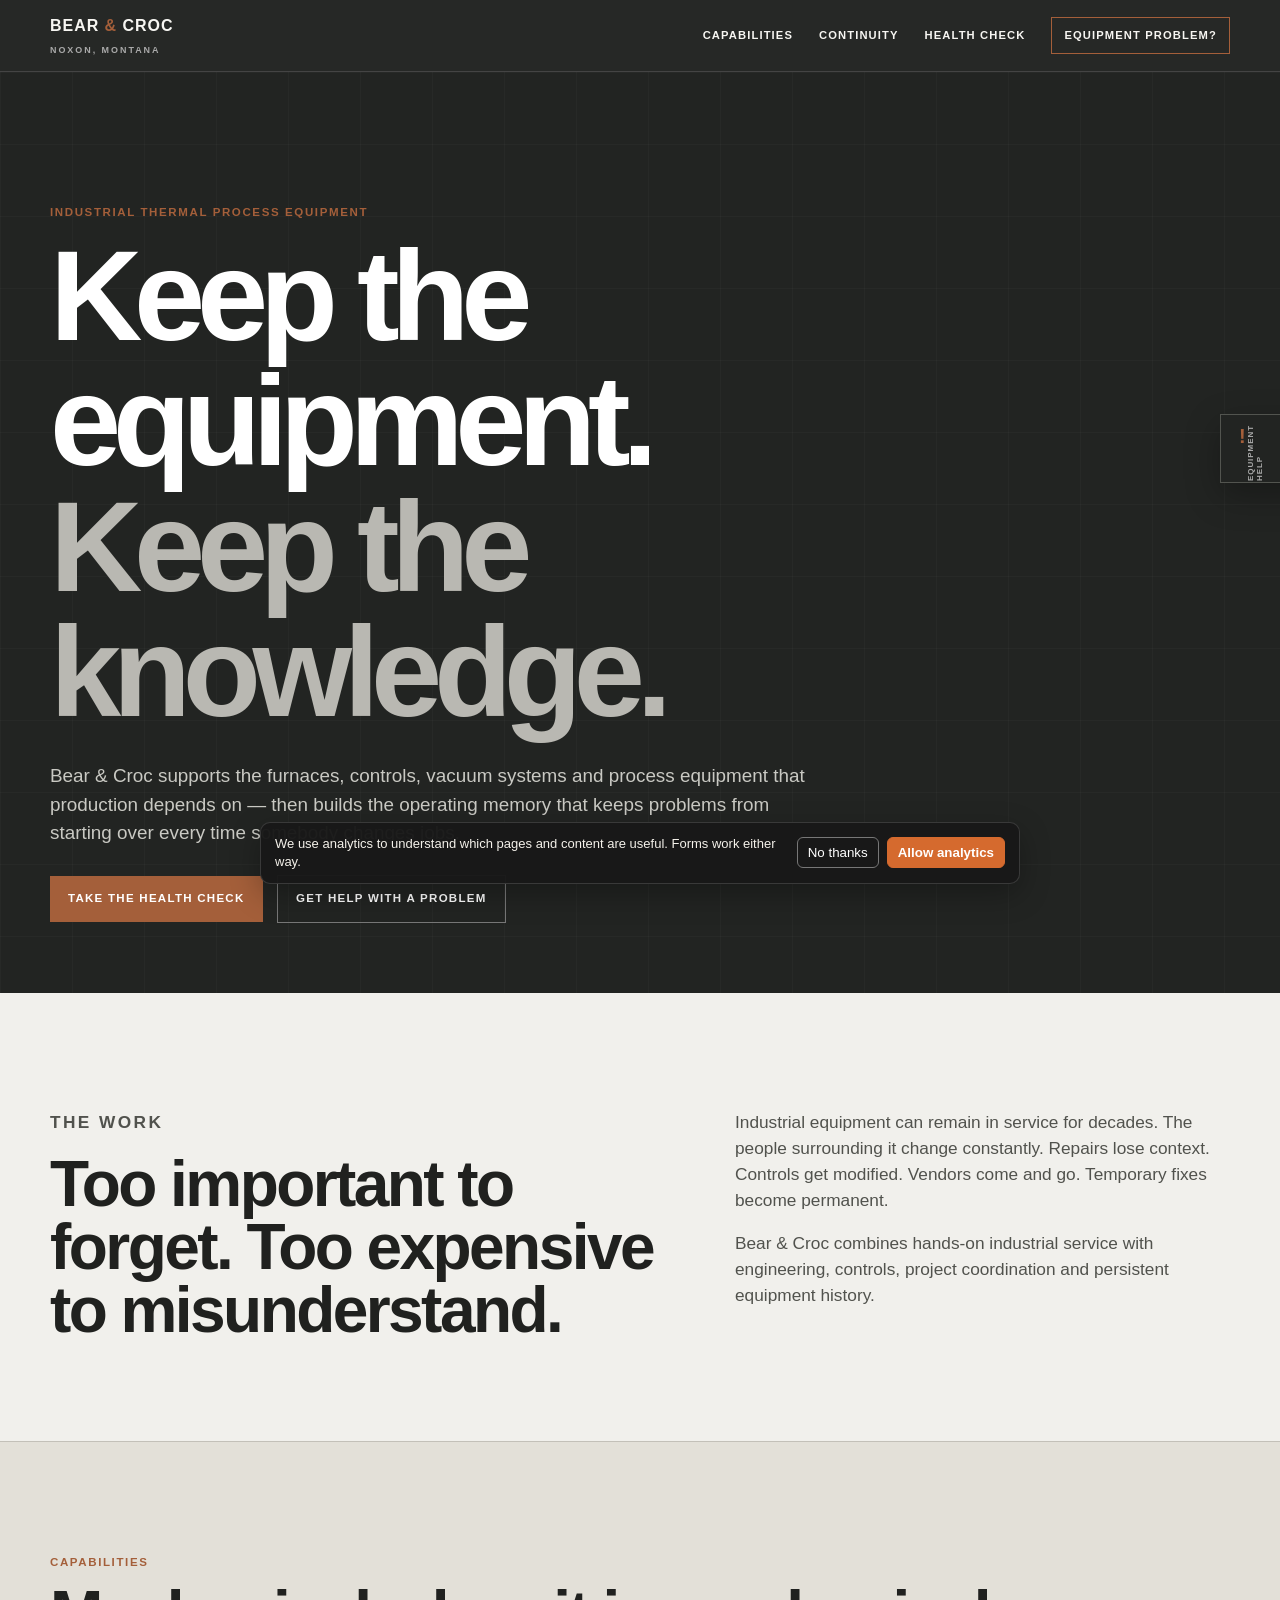
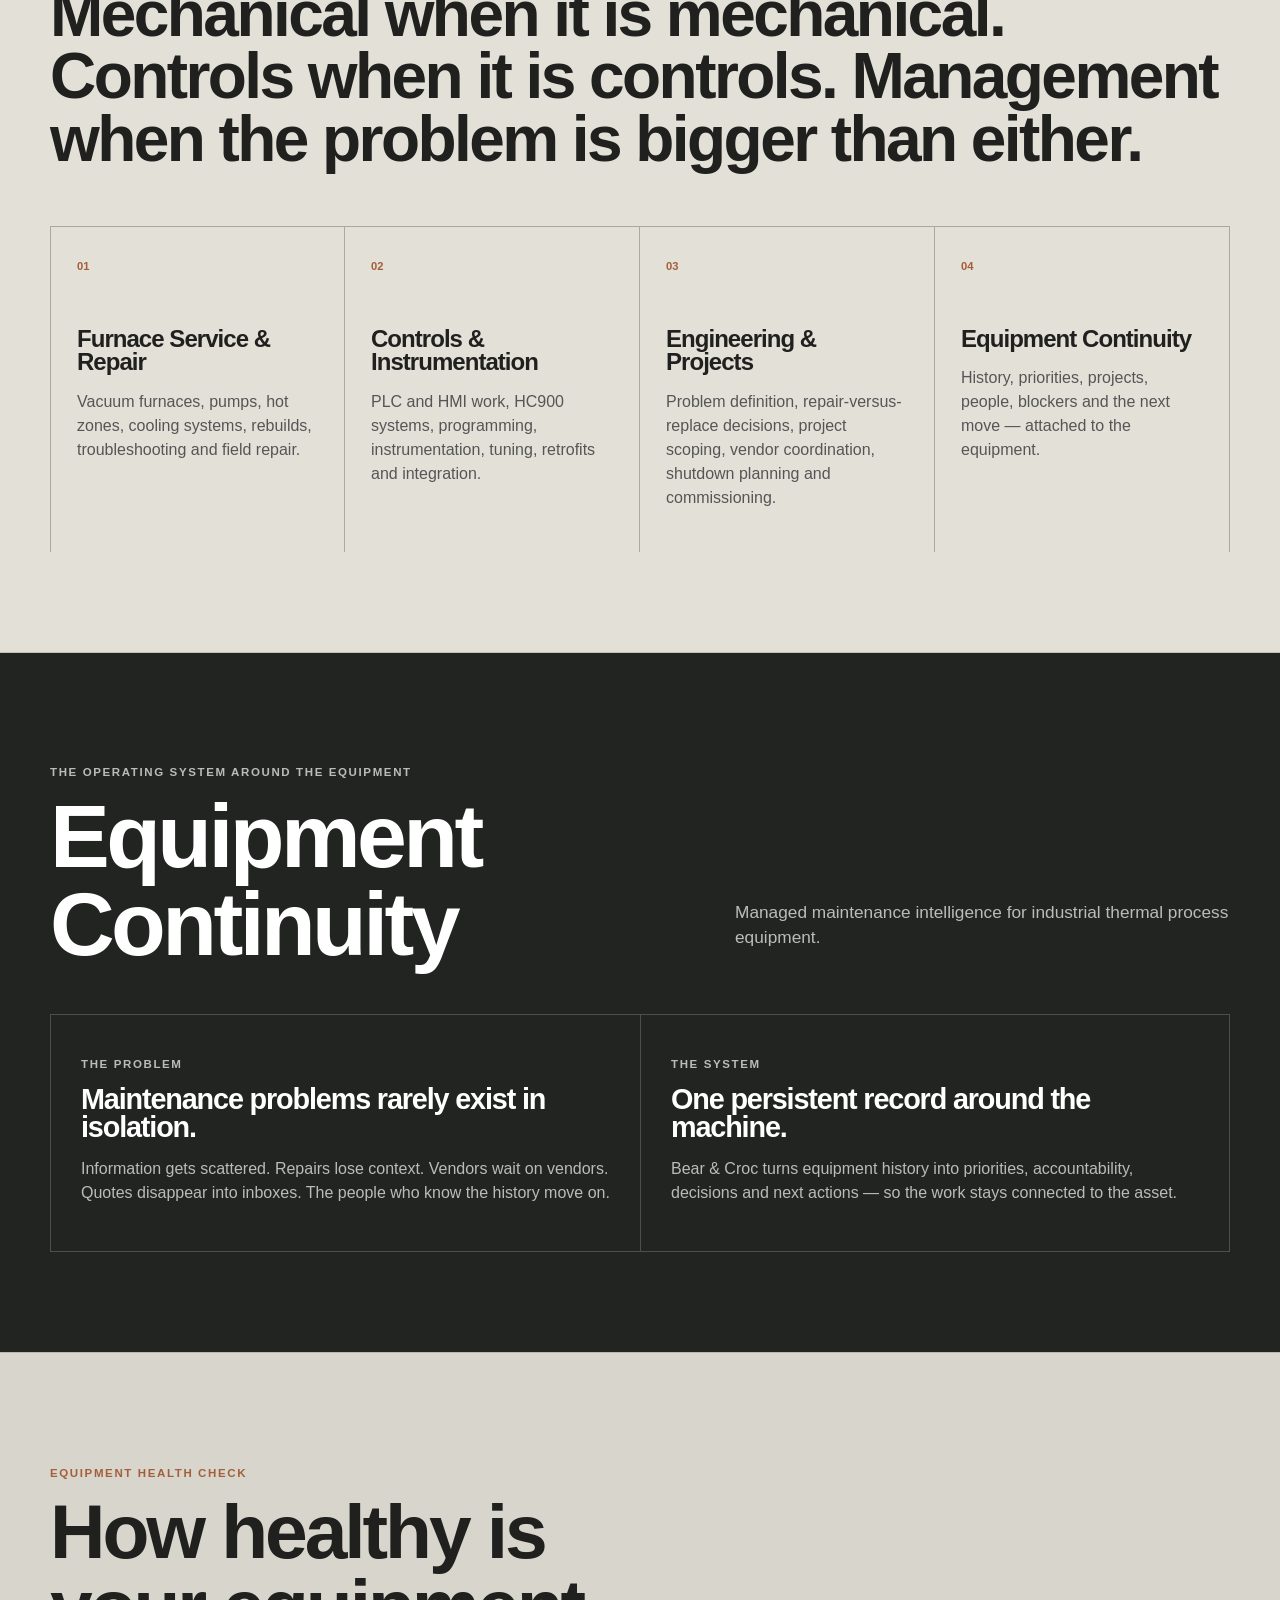
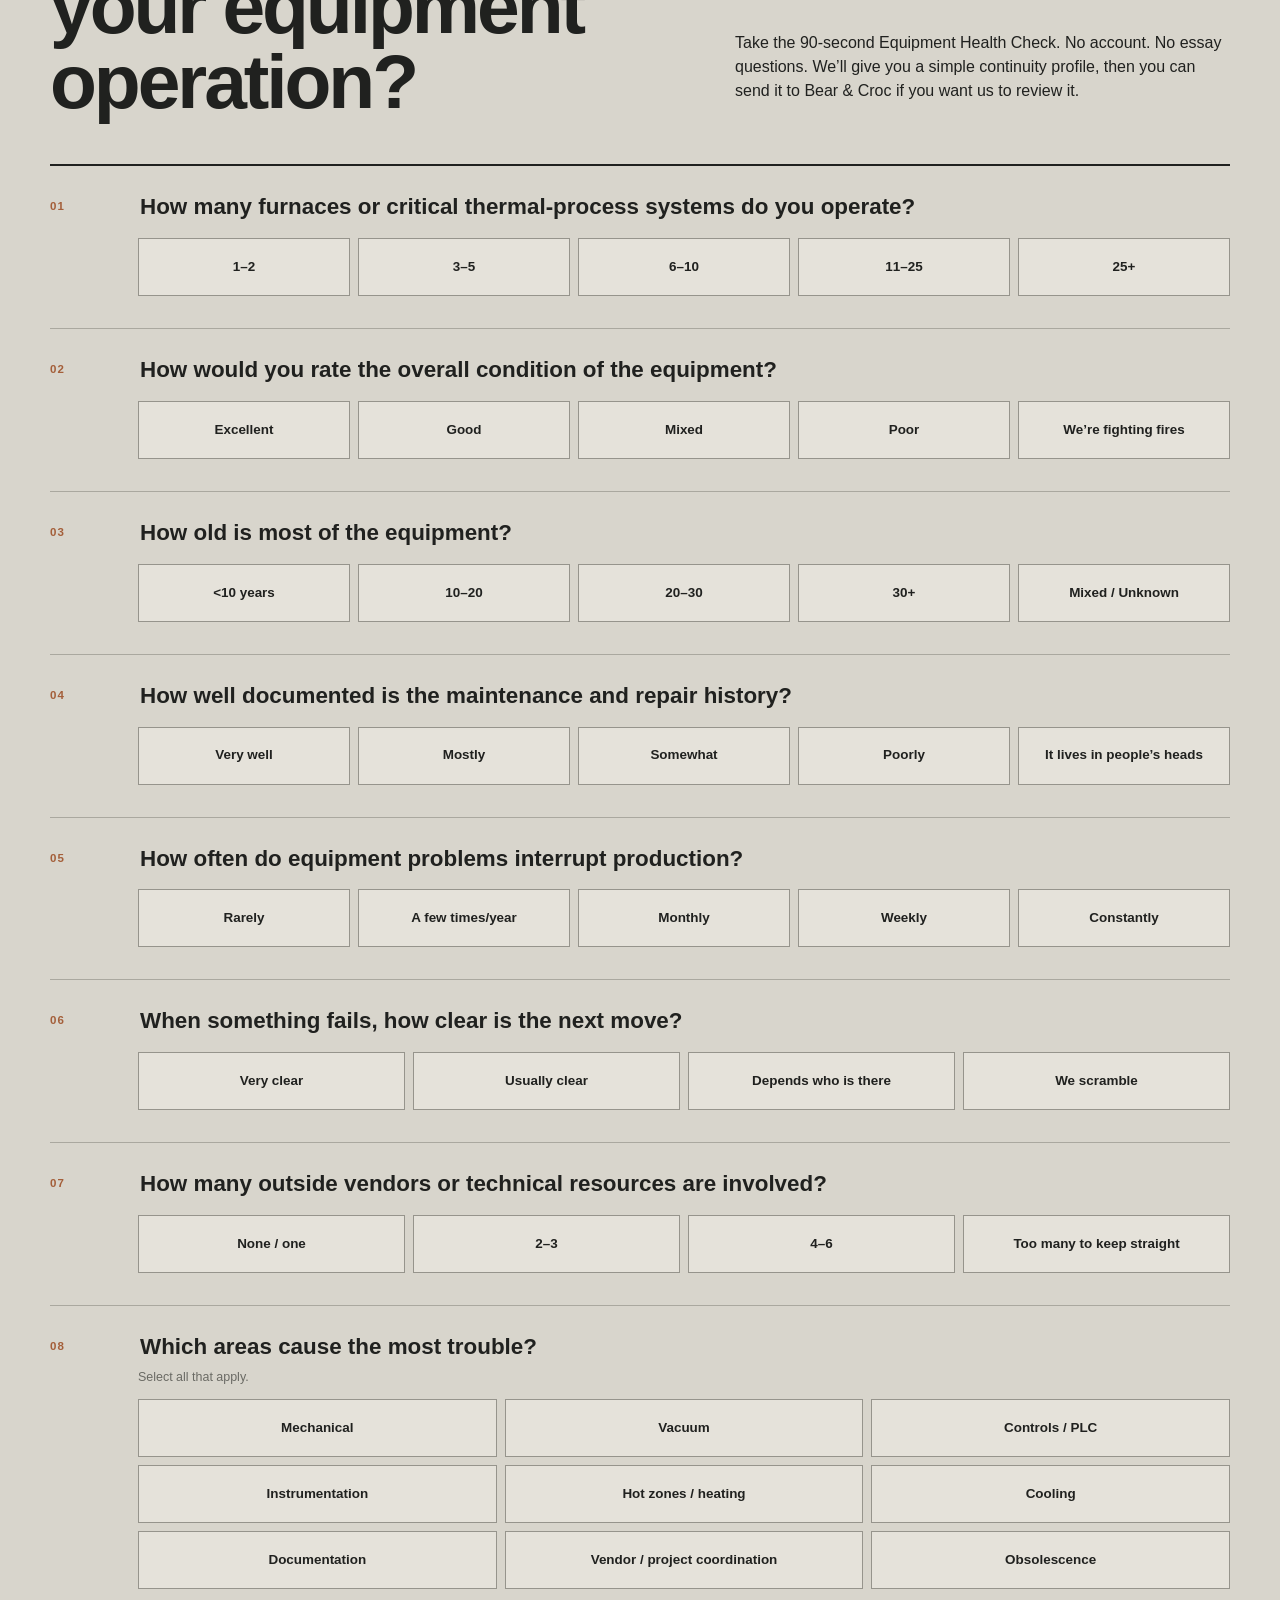
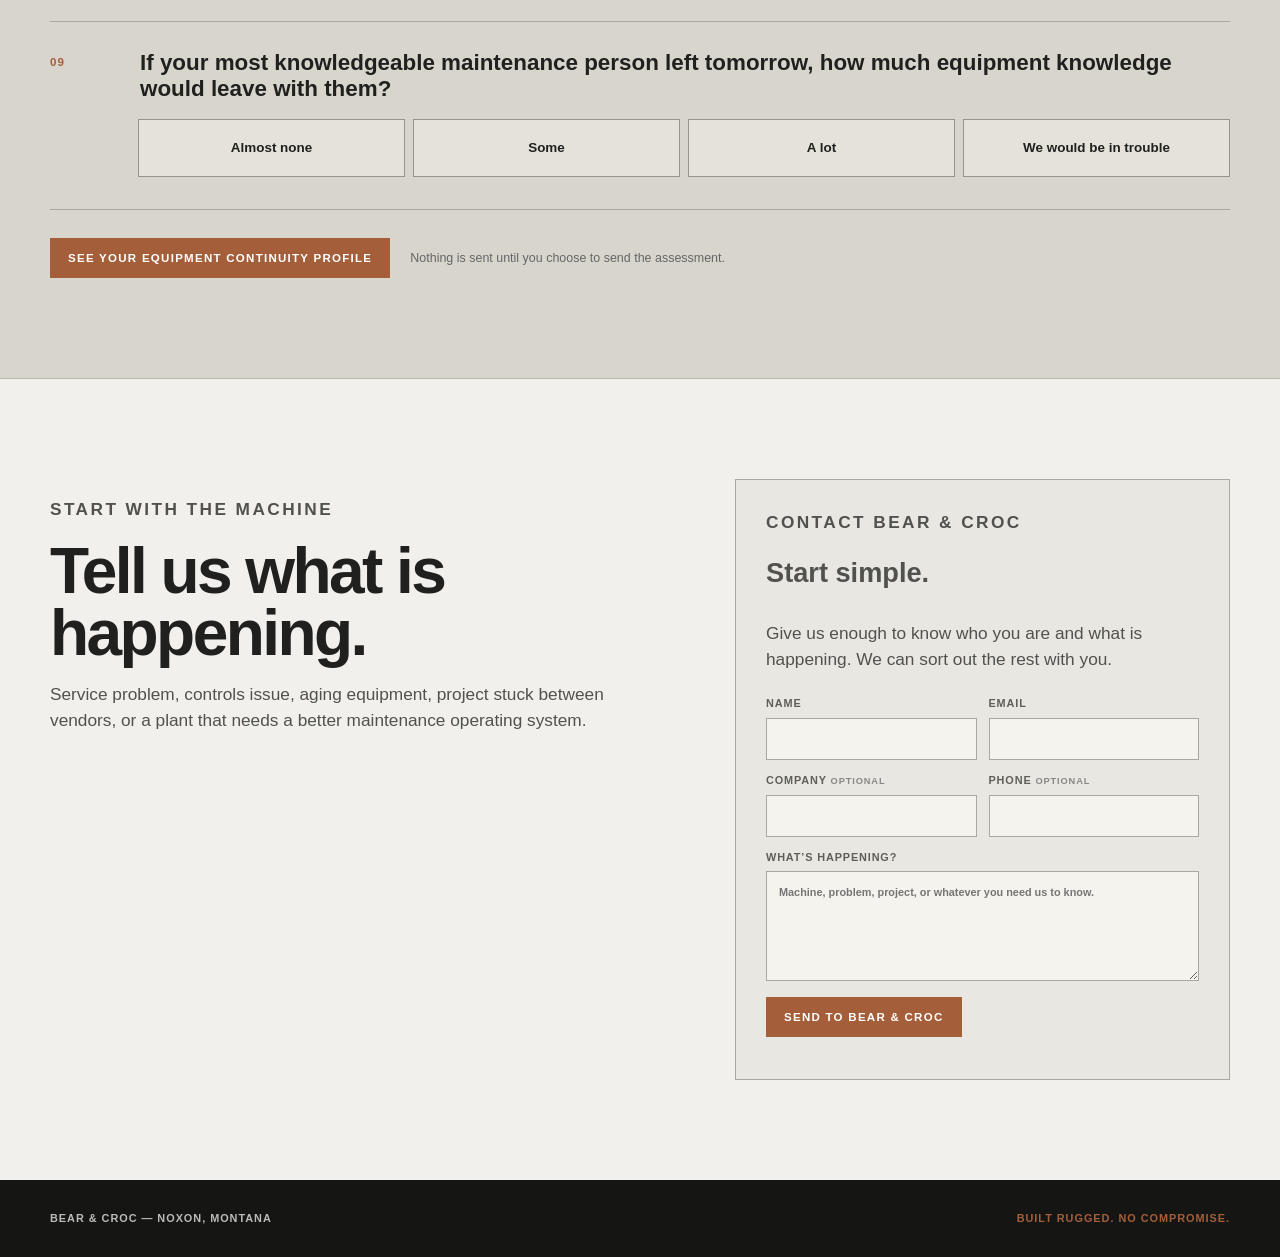
==== commit ae9b37df: "Adopt Built Rugged brand wording and update website footer" ====
--- a/V2/index.html
+++ b/V2/index.html
@@ -196,7 +196,7 @@
   <iframe title="Bear & Croc equipment problem brief" data-src="help/?embed=1&amp;v=20260928-1"></iframe>
 </aside>
 
-<footer><div class="wrap footer"><span>BEAR & CROC — NOXON, MONTANA</span><strong>RUGGED BUILT. NO COMPROMISE.</strong></div></footer>
+<footer><div class="wrap footer"><span>BEAR & CROC — NOXON, MONTANA</span><strong>BUILT RUGGED. NO COMPROMISE.</strong></div></footer>
 
 <script src="app.js?v=20260928-1" defer></script>
 </body>
